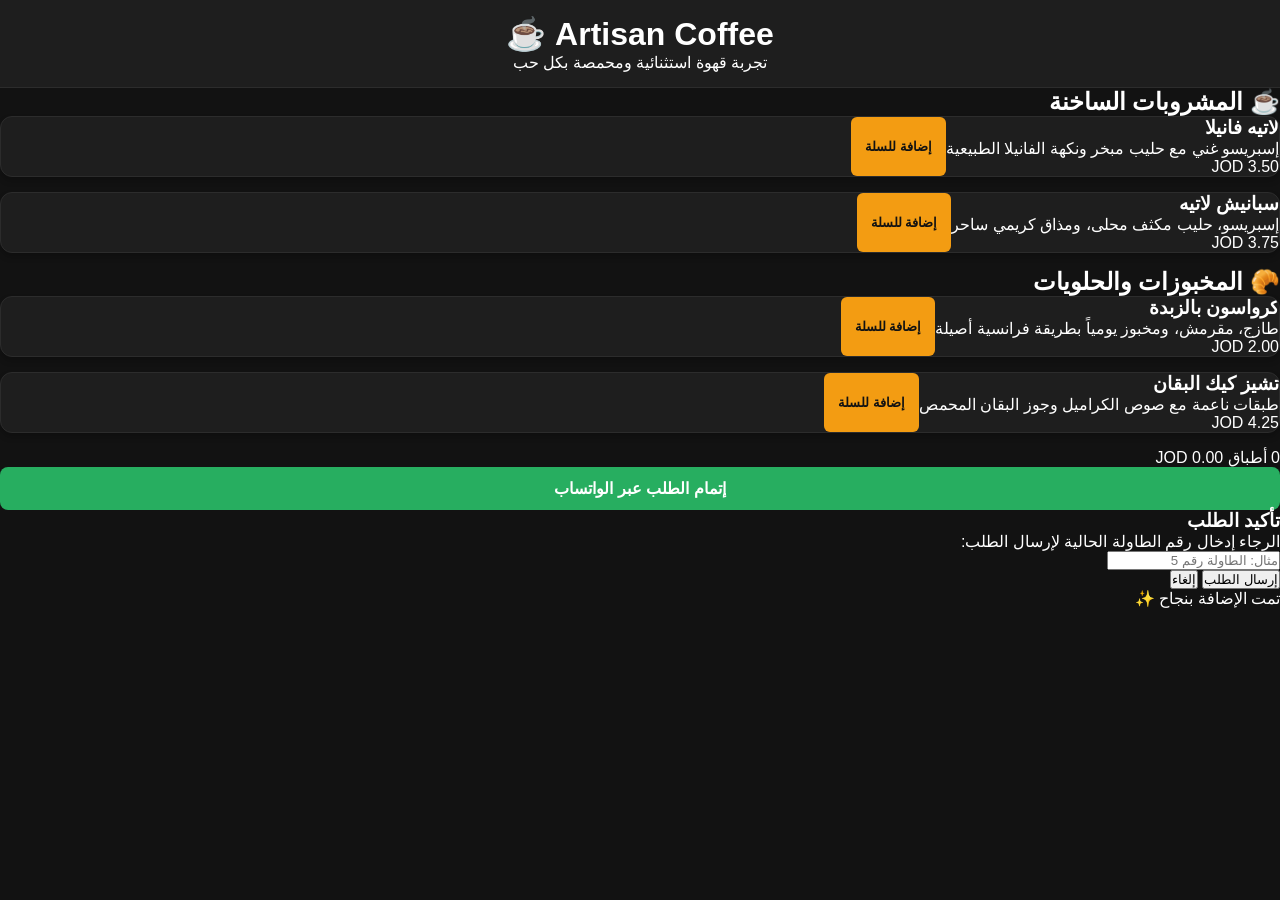
==== index.html @ f7f9cd67 "Update index.html" ====
<!DOCTYPE html>
<html lang="ar" dir="rtl">
<head>
    <meta charset="UTF-8">
    <meta name="viewport" content="width=device-width, initial-scale=1.0">
    <title>منيو المقهى العصري - Artisan Coffee</title>
    <link rel="stylesheet" href="style.css">
    <!-- خط عربي أنيق مريح للعين -->
    <link href="https://fonts.googleapis.com/css2?family=Tajawal:wght@400;500;700&display=swap" rel="stylesheet">
</head>
<body>

    <!-- رأس الصفحة -->
    <header class="header">
        <div class="header-content">
            <h1>Artisan Coffee ☕</h1>
            <p>تجربة قهوة استثنائية ومحمصة بكل حب</p>
        </div>
    </header>

    <!-- محتوى المنيو -->
    <main class="container">
        
        <!-- قسم المشروبات الساخنة -->
        <section class="category-section">
            <h2>☕ المشروبات الساخنة</h2>
            <div class="items-grid">
                
                <div class="menu-item">
                    <div class="item-info">
                        <h3>لاتيه فانيلا</h3>
                        <p>إسبريسو غني مع حليب مبخر ونكهة الفانيلا الطبيعية</p>
                        <span class="price">3.50 JOD</span>
                    </div>
                    <button class="add-btn" onclick="addToCart('لاتيه فانيلا', 3.50)">إضافة للسلة</button>
                </div>

                <div class="menu-item">
                    <div class="item-info">
                        <h3>سبانيش لاتيه</h3>
                        <p>إسبريسو، حليب مكثف محلى، ومذاق كريمي ساحر</p>
                        <span class="price">3.75 JOD</span>
                    </div>
                    <button class="add-btn" onclick="addToCart('سبانيش لاتيه', 3.75)">إضافة للسلة</button>
                </div>

            </div>
        </section>

        <!-- قسم المخبوزات والحلويات -->
        <section class="category-section">
            <h2>🥐 المخبوزات والحلويات</h2>
            <div class="items-grid">
                
                <div class="menu-item">
                    <div class="item-info">
                        <h3>كرواسون بالزبدة</h3>
                        <p>طازج، مقرمش، ومخبوز يومياً بطريقة فرانسية أصيلة</p>
                        <span class="price">2.00 JOD</span>
                    </div>
                    <button class="add-btn" onclick="addToCart('كرواسون بالزبدة', 2.00)">إضافة للسلة</button>
                </div>

                <div class="menu-item">
                    <div class="item-info">
                        <h3>تشيز كيك البقان</h3>
                        <p>طبقات ناعمة مع صوص الكراميل وجوز البقان المحمص</p>
                        <span class="price">4.25 JOD</span>
                    </div>
                    <button class="add-btn" onclick="addToCart('تشيز كيك البقان', 4.25)">إضافة للسلة</button>
                </div>

            </div>
        </section>

    </main>

    <!-- سلة المشتريات العائمة -->
    <div class="cart-bar" id="cartBar">
        <div class="cart-info">
            <span id="cartCount">0 أطباق</span>
            <span id="cartTotal">0.00 JOD</span>
        </div>
        <button class="checkout-btn" onclick="openCheckoutModal()">إتمام الطلب عبر الواتساب</button>
    </div>

    <!-- نافذة إدخال رقم الطاولة -->
    <div class="modal" id="checkoutModal">
        <div class="modal-content">
            <h3>تأكيد الطلب</h3>
            <p>الرجاء إدخال رقم الطاولة الحالية لإرسال الطلب:</p>
            <input type="number" id="tableNumber" placeholder="مثال: الطاولة رقم 5" min="1">
            <div class="modal-buttons">
                <button class="confirm-btn" onclick="sendOrderToWhatsApp()">إرسال الطلب</button>
                <button class="cancel-btn" onclick="closeCheckoutModal()">إلغاء</button>
            </div>
        </div>
    </div>

    <!-- نظام التنبيهات المخصص (Toast) -->
    <div id="toast" class="toast">تمت الإضافة بنجاح ✨</div>

    <script src="script.js"></script>
</body>
</html>
---- style.css ----
* {
    box-sizing: border-box;
    margin: 0;
    padding: 0;
    font-family: 'Segoe UI', Tahoma, Geneva, Verdana, sans-serif;
}
body {
    background-color: #121212;
    color: #ffffff;
    padding-bottom: 90px;
}
/* الهيدر */
header {
    background-color: #1e1e1e;
    padding: 15px;
    text-align: center;
    border-bottom: 1px solid #2c2c2c;
    position: sticky;
    top: 0;
    z-index: 100;
}
.brand-logo {
    color: #f39c12;
    font-size: 22px;
    font-weight: bold;
}
.restaurant-name {
    font-size: 14px;
    color: #aaa;
    margin-top: 3px;
}
/* الأقسام (Categories) */
.categories {
    display: flex;
    gap: 10px;
    padding: 15px;
    overflow-x: auto;
    background-color: #181818;
    white-space: nowrap;
}
.categories::-webkit-scrollbar {
    display: none;
}
.cat-btn {
    background-color: #2c2c2c;
    color: #fff;
    border: none;
    padding: 8px 16px;
    border-radius: 20px;
    font-size: 14px;
    cursor: pointer;
    transition: 0.3s;
}
.cat-btn.active, .cat-btn:hover {
    background-color: #f39c12;
    color: #121212;
    font-weight: bold;
}
/* قائمة المنتجات */
.menu-container {
    padding: 15px;
}
.section-title {
    font-size: 18px;
    margin-bottom: 15px;
    color: #f39c12;
    border-right: 4px solid #f39c12;
    padding-right: 8px;
}
.menu-item {
    display: flex;
    background-color: #1e1e1e;
    border-radius: 12px;
    overflow: hidden;
    margin-bottom: 15px;
    box-shadow: 0 4px 6px rgba(0,0,0,0.2);
    border: 1px solid #2c2c2c;
}
.item-img {
    width: 110px;
    height: 110px;
    object-fit: cover;
}
.item-details {
    padding: 12px;
    flex-grow: 1;
    display: flex;
    flex-direction: column;
    justify-content: space-between;
}
.item-title {
    font-size: 16px;
    font-weight: bold;
}
.item-desc {
    font-size: 12px;
    color: #aaa;
    margin: 4px 0;
}
.item-footer {
    display: flex;
    justify-content: space-between;
    align-items: center;
}
.item-price {
    font-size: 15px;
    color: #f39c12;
    font-weight: bold;
}
.add-btn {
    background-color: #f39c12;
    color: #121212;
    border: none;
    padding: 6px 14px;
    border-radius: 6px;
    font-size: 13px;
    font-weight: bold;
    cursor: pointer;
    transition: 0.2s;
}
.add-btn:active {
    transform: scale(0.95);
}

/* شاشة السلة والمحتوى المنبثق أو التبويب */
.cart-section {
    padding: 15px;
    display: none; /* مخفي افتراضياً حتى يتم الضغط على زر السلة */
}
.cart-item {
    display: flex;
    justify-content: space-between;
    align-items: center;
    background-color: #1e1e1e;
    padding: 12px;
    border-radius: 10px;
    margin-bottom: 10px;
    border: 1px solid #2c2c2c;
}
.cart-item-info h4 {
    font-size: 15px;
    margin-bottom: 4px;
}
.cart-item-info span {
    color: #f39c12;
    font-size: 13px;
}
.quantity-controls {
    display: flex;
    align-items: center;
    gap: 8px;
}
.qty-btn {
    background-color: #2c2c2c;
    color: #fff;
    border: none;
    width: 25px;
    height: 25px;
    border-radius: 50%;
    cursor: pointer;
    font-weight: bold;
}
.delete-btn {
    background: none;
    border: none;
    color: #e74c3c;
    cursor: pointer;
    font-size: 16px;
    margin-right: 8px;
}
.cart-summary {
    background-color: #1e1e1e;
    padding: 15px;
    border-radius: 10px;
    margin-top: 20px;
    border: 1px solid #2c2c2c;
}
.cart-total {
    display: flex;
    justify-content: space-between;
    font-size: 18px;
    font-weight: bold;
    margin-bottom: 15px;
}
.checkout-btn {
    width: 100%;
    background-color: #27ae60;
    color: white;
    border: none;
    padding: 12px;
    border-radius: 8px;
    font-size: 16px;
    font-weight: bold;
    cursor: pointer;
    text-align: center;
}

/* شريط التنقل السفلي */
.bottom-nav {
    position: fixed;
    bottom: 0;
    left: 0;
    width: 100%;
    background-color: #1a1a1a;
    display: flex;
    justify-content: space-around;
    padding: 10px 0;
    border-top: 1px solid #2c2c2c;
    z-index: 100;
}
.nav-item {
    color: #aaa;
    text-align: center;
    font-size: 12px;
    text-decoration: none;
    cursor: pointer;
    background: none;
    border: none;
}
.nav-item.active {
    color: #f39c12;
}
.cart-badge {
    background-color: #e74c3c;
    color: white;
    border-radius: 50%;
    padding: 2px 6px;
    font-size: 10px;
    position: absolute;
    top: 2px;
    right: calc(50% - 18px);
}
.nav-cart-wrapper {
    position: relative;
}
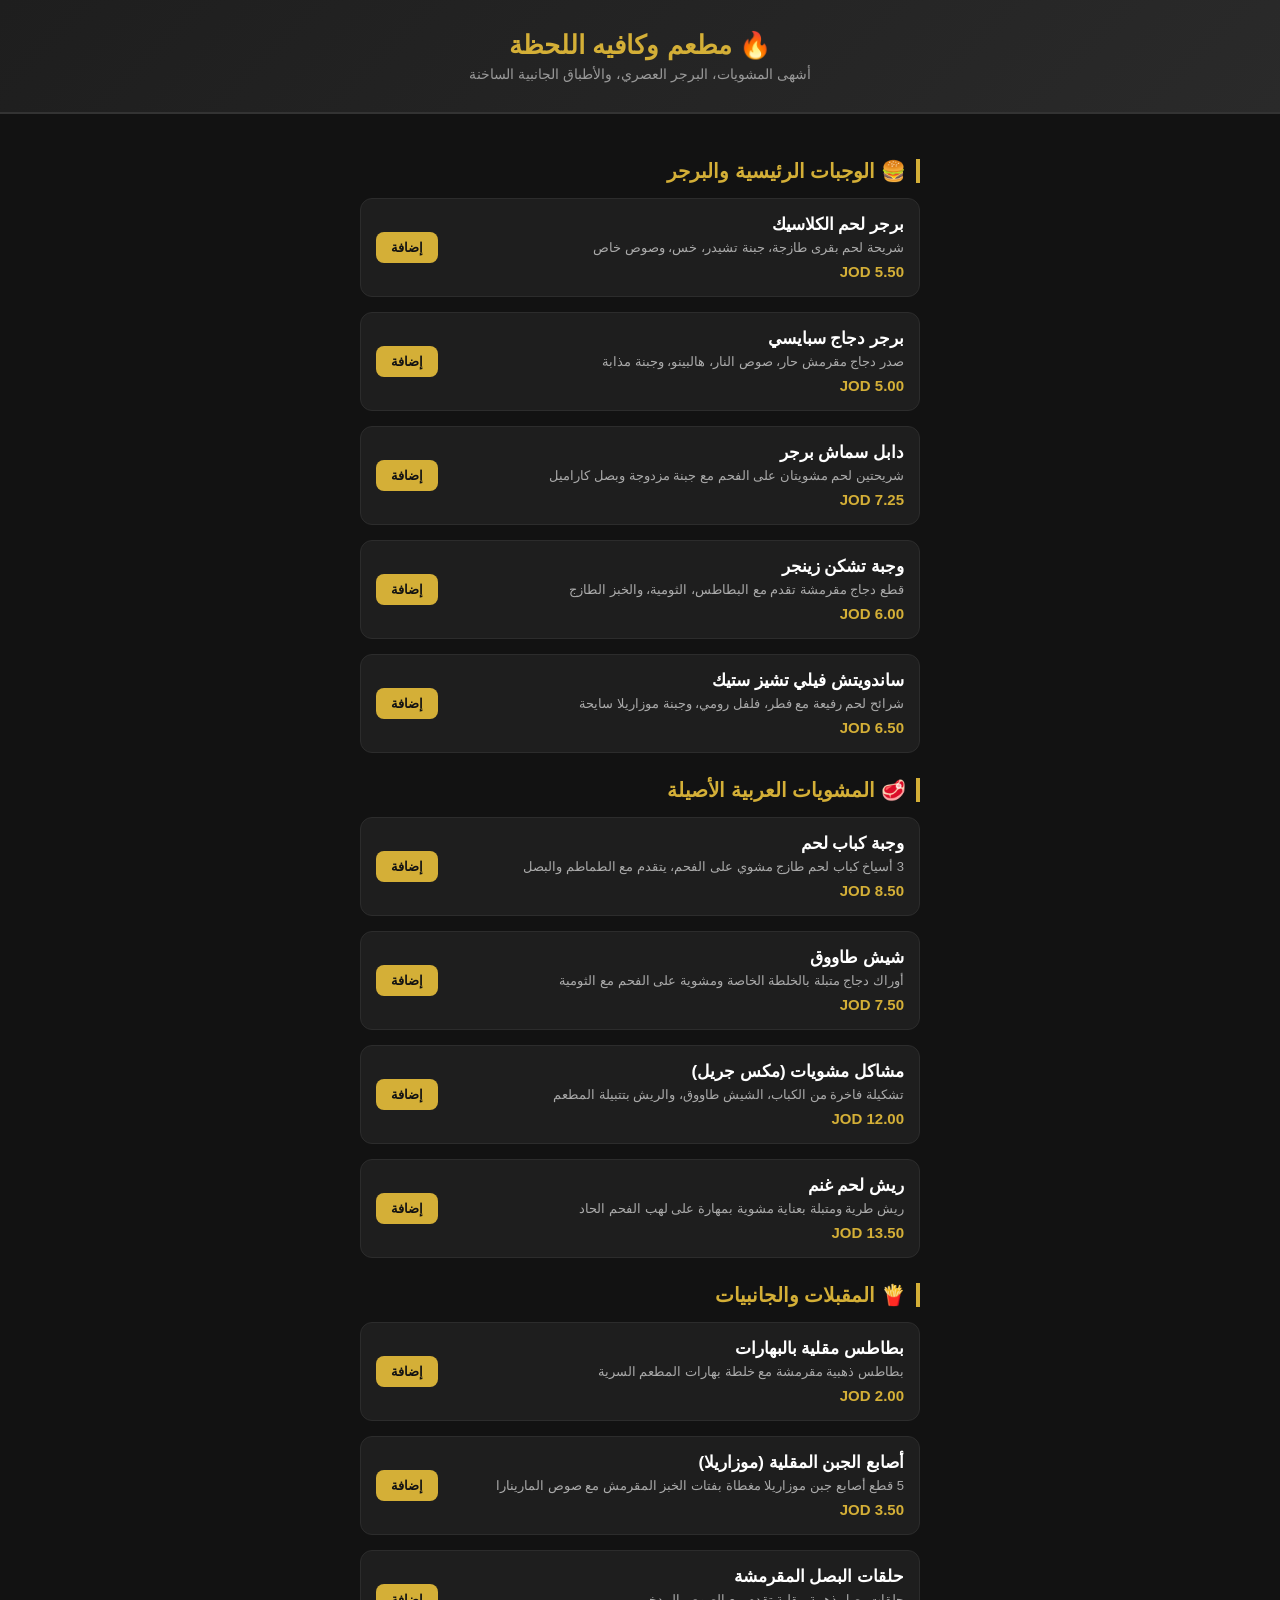
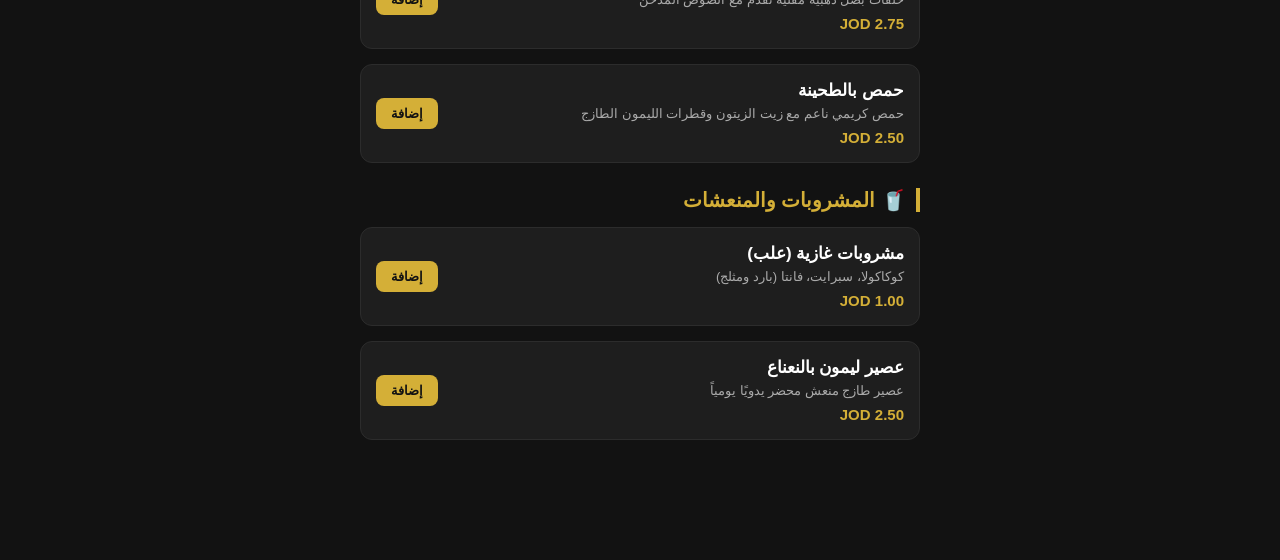
==== commit e01e7db0: "Update index.html" ====
--- a/index.html
+++ b/index.html
@@ -3,71 +3,185 @@
 <head>
     <meta charset="UTF-8">
     <meta name="viewport" content="width=device-width, initial-scale=1.0">
-    <title>منيو المقهى العصري - Artisan Coffee</title>
+    <title>مطعم اللحظة - المنيو الرقمي</title>
     <link rel="stylesheet" href="style.css">
-    <!-- خط عربي أنيق مريح للعين -->
-    <link href="https://fonts.googleapis.com/css2?family=Tajawal:wght@400;500;700&display=swap" rel="stylesheet">
+    <link href="https://fonts.googleapis.com/css2?family=Cairo:wght@400;600;700;900&display=swap" rel="stylesheet">
 </head>
 <body>
 
     <!-- رأس الصفحة -->
     <header class="header">
         <div class="header-content">
-            <h1>Artisan Coffee ☕</h1>
-            <p>تجربة قهوة استثنائية ومحمصة بكل حب</p>
+            <h1>🔥 مطعم وكافيه اللحظة</h1>
+            <p>أشهى المشويات، البرجر العصري، والأطباق الجانبية الساخنة</p>
         </div>
     </header>
 
     <!-- محتوى المنيو -->
     <main class="container">
         
-        <!-- قسم المشروبات الساخنة -->
-        <section class="category-section">
-            <h2>☕ المشروبات الساخنة</h2>
-            <div class="items-grid">
-                
-                <div class="menu-item">
-                    <div class="item-info">
-                        <h3>لاتيه فانيلا</h3>
-                        <p>إسبريسو غني مع حليب مبخر ونكهة الفانيلا الطبيعية</p>
+        <!-- قسم الوجبات الرئيسية -->
+        <section class="category-section">
+            <h2>🍔 الوجبات الرئيسية والبرجر</h2>
+            <div class="items-grid">
+                
+                <div class="menu-item">
+                    <div class="item-info">
+                        <h3>برجر لحم الكلاسيك</h3>
+                        <p>شريحة لحم بقرى طازجة، جبنة تشيدر، خس، وصوص خاص</p>
+                        <span class="price">5.50 JOD</span>
+                    </div>
+                    <button class="add-btn" onclick="addToCart('برجر لحم الكلاسيك', 5.50)">إضافة</button>
+                </div>
+
+                <div class="menu-item">
+                    <div class="item-info">
+                        <h3>برجر دجاج سبايسي</h3>
+                        <p>صدر دجاج مقرمش حار، صوص النار، هالبينو، وجبنة مذابة</p>
+                        <span class="price">5.00 JOD</span>
+                    </div>
+                    <button class="add-btn" onclick="addToCart('برجر دجاج سبايسي', 5.00)">إضافة</button>
+                </div>
+
+                <div class="menu-item">
+                    <div class="item-info">
+                        <h3>دابل سماش برجر</h3>
+                        <p>شريحتين لحم مشويتان على الفحم مع جبنة مزدوجة وبصل كاراميل</p>
+                        <span class="price">7.25 JOD</span>
+                    </div>
+                    <button class="add-btn" onclick="addToCart('دابل سماش برجر', 7.25)">إضافة</button>
+                </div>
+
+                <div class="menu-item">
+                    <div class="item-info">
+                        <h3>وجبة تشكن زينجر</h3>
+                        <p>قطع دجاج مقرمشة تقدم مع البطاطس، الثومية، والخبز الطازج</p>
+                        <span class="price">6.00 JOD</span>
+                    </div>
+                    <button class="add-btn" onclick="addToCart('وجبة تشكن زينجر', 6.00)">إضافة</button>
+                </div>
+
+                <div class="menu-item">
+                    <div class="item-info">
+                        <h3>ساندويتش فيلي تشيز ستيك</h3>
+                        <p>شرائح لحم رفيعة مع فطر، فلفل رومي، وجبنة موزاريلا سايحة</p>
+                        <span class="price">6.50 JOD</span>
+                    </div>
+                    <button class="add-btn" onclick="addToCart('ساندويتش فيلي تشيز ستيك', 6.50)">إضافة</button>
+                </div>
+
+            </div>
+        </section>
+
+        <!-- قسم المشويات على الفحم -->
+        <section class="category-section">
+            <h2>🥩 المشويات العربية الأصيلة</h2>
+            <div class="items-grid">
+                
+                <div class="menu-item">
+                    <div class="item-info">
+                        <h3>وجبة كباب لحم</h3>
+                        <p>3 أسياخ كباب لحم طازج مشوي على الفحم، يتقدم مع الطماطم والبصل</p>
+                        <span class="price">8.50 JOD</span>
+                    </div>
+                    <button class="add-btn" onclick="addToCart('وجبة كباب لحم', 8.50)">إضافة</button>
+                </div>
+
+                <div class="menu-item">
+                    <div class="item-info">
+                        <h3>شيش طاووق</h3>
+                        <p>أوراك دجاج متبلة بالخلطة الخاصة ومشوية على الفحم مع الثومية</p>
+                        <span class="price">7.50 JOD</span>
+                    </div>
+                    <button class="add-btn" onclick="addToCart('شيش طاووق', 7.50)">إضافة</button>
+                </div>
+
+                <div class="menu-item">
+                    <div class="item-info">
+                        <h3>مشاكل مشويات (مكس جريل)</h3>
+                        <p>تشكيلة فاخرة من الكباب، الشيش طاووق، والريش بتتبيلة المطعم</p>
+                        <span class="price">12.00 JOD</span>
+                    </div>
+                    <button class="add-btn" onclick="addToCart('مشاكل مشويات مكس جريل', 12.00)">إضافة</button>
+                </div>
+
+                <div class="menu-item">
+                    <div class="item-info">
+                        <h3>ريش لحم غنم</h3>
+                        <p>ريش طرية ومتبلة بعناية مشوية بمهارة على لهب الفحم الحاد</p>
+                        <span class="price">13.50 JOD</span>
+                    </div>
+                    <button class="add-btn" onclick="addToCart('ريش لحم غنم', 13.50)">إضافة</button>
+                </div>
+
+            </div>
+        </section>
+
+        <!-- قسم المقبلات والجانبيات -->
+        <section class="category-section">
+            <h2>🍟 المقبلات والجانبيات</h2>
+            <div class="items-grid">
+                
+                <div class="menu-item">
+                    <div class="item-info">
+                        <h3>بطاطس مقلية بالبهارات</h3>
+                        <p>بطاطس ذهبية مقرمشة مع خلطة بهارات المطعم السرية</p>
+                        <span class="price">2.00 JOD</span>
+                    </div>
+                    <button class="add-btn" onclick="addToCart('بطاطس مقلية بالبهارات', 2.00)">إضافة</button>
+                </div>
+
+                <div class="menu-item">
+                    <div class="item-info">
+                        <h3>أصابع الجبن المقلية (موزاريلا)</h3>
+                        <p>5 قطع أصابع جبن موزاريلا مغطاة بفتات الخبز المقرمش مع صوص المارينارا</p>
                         <span class="price">3.50 JOD</span>
                     </div>
-                    <button class="add-btn" onclick="addToCart('لاتيه فانيلا', 3.50)">إضافة للسلة</button>
-                </div>
-
-                <div class="menu-item">
-                    <div class="item-info">
-                        <h3>سبانيش لاتيه</h3>
-                        <p>إسبريسو، حليب مكثف محلى، ومذاق كريمي ساحر</p>
-                        <span class="price">3.75 JOD</span>
-                    </div>
-                    <button class="add-btn" onclick="addToCart('سبانيش لاتيه', 3.75)">إضافة للسلة</button>
-                </div>
-
-            </div>
-        </section>
-
-        <!-- قسم المخبوزات والحلويات -->
-        <section class="category-section">
-            <h2>🥐 المخبوزات والحلويات</h2>
-            <div class="items-grid">
-                
-                <div class="menu-item">
-                    <div class="item-info">
-                        <h3>كرواسون بالزبدة</h3>
-                        <p>طازج، مقرمش، ومخبوز يومياً بطريقة فرانسية أصيلة</p>
-                        <span class="price">2.00 JOD</span>
-                    </div>
-                    <button class="add-btn" onclick="addToCart('كرواسون بالزبدة', 2.00)">إضافة للسلة</button>
-                </div>
-
-                <div class="menu-item">
-                    <div class="item-info">
-                        <h3>تشيز كيك البقان</h3>
-                        <p>طبقات ناعمة مع صوص الكراميل وجوز البقان المحمص</p>
-                        <span class="price">4.25 JOD</span>
-                    </div>
-                    <button class="add-btn" onclick="addToCart('تشيز كيك البقان', 4.25)">إضافة للسلة</button>
+                    <button class="add-btn" onclick="addToCart('أصابع الجبن المقلية', 3.50)">إضافة</button>
+                </div>
+
+                <div class="menu-item">
+                    <div class="item-info">
+                        <h3>حلقات البصل المقرمشة</h3>
+                        <p>حلقات بصل ذهبية مقلية تقدم مع الصوص المدخن</p>
+                        <span class="price">2.75 JOD</span>
+                    </div>
+                    <button class="add-btn" onclick="addToCart('حلقات البصل المقرمشة', 2.75)">إضافة</button>
+                </div>
+
+                <div class="menu-item">
+                    <div class="item-info">
+                        <h3>حمص بالطحينة</h3>
+                        <p>حمص كريمي ناعم مع زيت الزيتون وقطرات الليمون الطازج</p>
+                        <span class="price">2.50 JOD</span>
+                    </div>
+                    <button class="add-btn" onclick="addToCart('حمص بالطحينة', 2.50)">إضافة</button>
+                </div>
+
+            </div>
+        </section>
+
+        <!-- قسم المشروبات والمنعشات -->
+        <section class="category-section">
+            <h2>🥤 المشروبات والمنعشات</h2>
+            <div class="items-grid">
+                
+                <div class="menu-item">
+                    <div class="item-info">
+                        <h3>مشروبات غازية (علب)</h3>
+                        <p>كوكاكولا، سبرايت، فانتا (بارد ومثلج)</p>
+                        <span class="price">1.00 JOD</span>
+                    </div>
+                    <button class="add-btn" onclick="addToCart('مشروبات غازية', 1.00)">إضافة</button>
+                </div>
+
+                <div class="menu-item">
+                    <div class="item-info">
+                        <h3>عصير ليمون بالنعناع</h3>
+                        <p>عصير طازج منعش محضر يدويًا يومياً</p>
+                        <span class="price">2.50 JOD</span>
+                    </div>
+                    <button class="add-btn" onclick="addToCart('عصير ليمون بالنعناع', 2.50)">إضافة</button>
                 </div>
 
             </div>
@@ -89,7 +203,7 @@
         <div class="modal-content">
             <h3>تأكيد الطلب</h3>
             <p>الرجاء إدخال رقم الطاولة الحالية لإرسال الطلب:</p>
-            <input type="number" id="tableNumber" placeholder="مثال: الطاولة رقم 5" min="1">
+            <input type="number" id="tableNumber" placeholder="مثال: الطاولة رقم 4" min="1">
             <div class="modal-buttons">
                 <button class="confirm-btn" onclick="sendOrderToWhatsApp()">إرسال الطلب</button>
                 <button class="cancel-btn" onclick="closeCheckoutModal()">إلغاء</button>
--- a/style.css
+++ b/style.css
@@ -2,234 +2,261 @@
     box-sizing: border-box;
     margin: 0;
     padding: 0;
-    font-family: 'Segoe UI', Tahoma, Geneva, Verdana, sans-serif;
-}
+    font-family: 'Tajawal', sans-serif;
+}
+
 body {
-    background-color: #121212;
-    color: #ffffff;
-    padding-bottom: 90px;
-}
-/* الهيدر */
-header {
-    background-color: #1e1e1e;
+    background-color: #121212; /* فحمي داكن مريح جداً للعين */
+    color: #E0E0E0;
+    padding-bottom: 100px;
+}
+
+/* رأس الصفحة */
+.header {
+    background: linear-gradient(135deg, #1E1E1E, #2A2A2A);
+    padding: 30px 20px;
+    text-align: center;
+    border-bottom: 2px solid #333;
+}
+
+.header h1 {
+    color: #D4AF37; /* لون ذهبي برونزي فخم */
+    font-size: 26px;
+    margin-bottom: 5px;
+}
+
+.header p {
+    color: #999;
+    font-size: 14px;
+}
+
+/* الحاوية الرئيسية */
+.container {
+    max-width: 600px;
+    margin: 0 auto;
+    padding: 20px;
+}
+
+.category-section h2 {
+    color: #D4AF37;
+    font-size: 20px;
+    margin: 25px 0 15px 0;
+    border-right: 4px solid #D4AF37;
+    padding-right: 10px;
+}
+
+/* شبكة المنتجات */
+.items-grid {
+    display: flex;
+    flex-direction: column;
+    gap: 15px;
+}
+
+.menu-item {
+    background-color: #1E1E1E;
+    border-radius: 12px;
     padding: 15px;
-    text-align: center;
-    border-bottom: 1px solid #2c2c2c;
-    position: sticky;
-    top: 0;
-    z-index: 100;
-}
-.brand-logo {
-    color: #f39c12;
-    font-size: 22px;
-    font-weight: bold;
-}
-.restaurant-name {
-    font-size: 14px;
-    color: #aaa;
-    margin-top: 3px;
-}
-/* الأقسام (Categories) */
-.categories {
-    display: flex;
-    gap: 10px;
-    padding: 15px;
-    overflow-x: auto;
-    background-color: #181818;
-    white-space: nowrap;
-}
-.categories::-webkit-scrollbar {
-    display: none;
-}
-.cat-btn {
-    background-color: #2c2c2c;
-    color: #fff;
-    border: none;
-    padding: 8px 16px;
-    border-radius: 20px;
-    font-size: 14px;
-    cursor: pointer;
-    transition: 0.3s;
-}
-.cat-btn.active, .cat-btn:hover {
-    background-color: #f39c12;
-    color: #121212;
-    font-weight: bold;
-}
-/* قائمة المنتجات */
-.menu-container {
-    padding: 15px;
-}
-.section-title {
-    font-size: 18px;
-    margin-bottom: 15px;
-    color: #f39c12;
-    border-right: 4px solid #f39c12;
-    padding-right: 8px;
-}
-.menu-item {
-    display: flex;
-    background-color: #1e1e1e;
-    border-radius: 12px;
-    overflow: hidden;
-    margin-bottom: 15px;
-    box-shadow: 0 4px 6px rgba(0,0,0,0.2);
-    border: 1px solid #2c2c2c;
-}
-.item-img {
-    width: 110px;
-    height: 110px;
-    object-fit: cover;
-}
-.item-details {
-    padding: 12px;
-    flex-grow: 1;
-    display: flex;
-    flex-direction: column;
-    justify-content: space-between;
-}
-.item-title {
-    font-size: 16px;
-    font-weight: bold;
-}
-.item-desc {
-    font-size: 12px;
-    color: #aaa;
-    margin: 4px 0;
-}
-.item-footer {
     display: flex;
     justify-content: space-between;
     align-items: center;
-}
-.item-price {
+    border: 1px solid #2C2C2C;
+    transition: transform 0.2s ease, border-color 0.2s ease;
+}
+
+.menu-item:hover {
+    border-color: #D4AF37;
+    transform: translateY(-2px);
+}
+
+.item-info {
+    flex: 1;
+    padding-left: 15px;
+}
+
+.item-info h3 {
+    font-size: 17px;
+    color: #FFF;
+    margin-bottom: 5px;
+}
+
+.item-info p {
+    font-size: 13px;
+    color: #AAA;
+    margin-bottom: 8px;
+}
+
+.price {
+    font-weight: 700;
+    color: #D4AF37;
     font-size: 15px;
-    color: #f39c12;
-    font-weight: bold;
-}
+}
+
+/* زر الإضافة */
 .add-btn {
-    background-color: #f39c12;
+    background-color: #D4AF37;
     color: #121212;
     border: none;
-    padding: 6px 14px;
-    border-radius: 6px;
-    font-size: 13px;
-    font-weight: bold;
-    cursor: pointer;
-    transition: 0.2s;
-}
+    padding: 8px 15px;
+    border-radius: 8px;
+    font-weight: 700;
+    cursor: pointer;
+    transition: background 0.2s;
+}
+
 .add-btn:active {
     transform: scale(0.95);
 }
 
-/* شاشة السلة والمحتوى المنبثق أو التبويب */
-.cart-section {
-    padding: 15px;
-    display: none; /* مخفي افتراضياً حتى يتم الضغط على زر السلة */
-}
-.cart-item {
-    display: flex;
-    justify-content: space-between;
-    align-items: center;
-    background-color: #1e1e1e;
-    padding: 12px;
-    border-radius: 10px;
-    margin-bottom: 10px;
-    border: 1px solid #2c2c2c;
-}
-.cart-item-info h4 {
-    font-size: 15px;
-    margin-bottom: 4px;
-}
-.cart-item-info span {
-    color: #f39c12;
-    font-size: 13px;
-}
-.quantity-controls {
-    display: flex;
-    align-items: center;
-    gap: 8px;
-}
-.qty-btn {
-    background-color: #2c2c2c;
-    color: #fff;
-    border: none;
-    width: 25px;
-    height: 25px;
-    border-radius: 50%;
-    cursor: pointer;
-    font-weight: bold;
-}
-.delete-btn {
-    background: none;
-    border: none;
-    color: #e74c3c;
-    cursor: pointer;
-    font-size: 16px;
-    margin-right: 8px;
-}
-.cart-summary {
-    background-color: #1e1e1e;
-    padding: 15px;
-    border-radius: 10px;
-    margin-top: 20px;
-    border: 1px solid #2c2c2c;
-}
-.cart-total {
-    display: flex;
-    justify-content: space-between;
-    font-size: 18px;
-    font-weight: bold;
-    margin-bottom: 15px;
-}
-.checkout-btn {
-    width: 100%;
-    background-color: #27ae60;
-    color: white;
-    border: none;
-    padding: 12px;
-    border-radius: 8px;
-    font-size: 16px;
-    font-weight: bold;
-    cursor: pointer;
-    text-align: center;
-}
-
-/* شريط التنقل السفلي */
-.bottom-nav {
+.add-btn:hover {
+    background-color: #E5C158;
+}
+
+/* شريط السلة العائم */
+.cart-bar {
     position: fixed;
     bottom: 0;
     left: 0;
     width: 100%;
-    background-color: #1a1a1a;
-    display: flex;
-    justify-content: space-around;
-    padding: 10px 0;
-    border-top: 1px solid #2c2c2c;
+    background-color: #1A1A1A;
+    border-top: 1px solid #333;
+    padding: 15px 20px;
+    display: none;
+    justify-content: space-between;
+    align-items: center;
+    box-shadow: 0 -4px 10px rgba(0,0,0,0.5);
     z-index: 100;
 }
-.nav-item {
-    color: #aaa;
-    text-align: center;
+
+.cart-info {
+    display: flex;
+    flex-direction: column;
+}
+
+#cartCount {
     font-size: 12px;
-    text-decoration: none;
-    cursor: pointer;
-    background: none;
-    border: none;
-}
-.nav-item.active {
-    color: #f39c12;
-}
-.cart-badge {
-    background-color: #e74c3c;
-    color: white;
-    border-radius: 50%;
-    padding: 2px 6px;
-    font-size: 10px;
-    position: absolute;
-    top: 2px;
-    right: calc(50% - 18px);
-}
-.nav-cart-wrapper {
-    position: relative;
-}+    color: #999;
+}
+
+#cartTotal {
+    font-size: 18px;
+    font-weight: 700;
+    color: #D4AF37;
+}
+
+.checkout-btn {
+    background-color: #25D366; /* لون الواتساب المميز */
+    color: #FFF;
+    border: none;
+    padding: 10px 20px;
+    border-radius: 8px;
+    font-weight: 700;
+    cursor: pointer;
+    font-size: 14px;
+}
+
+/* النافذة المنبثقة للطاولة */
+.modal {
+    display: none;
+    position: fixed;
+    top: 0;
+    left: 0;
+    width: 100%;
+    height: 100%;
+    background-color: rgba(0,0,0,0.8);
+    justify-content: center;
+    align-items: center;
+    z-index: 200;
+}
+
+.modal-content {
+    background-color: #1E1E1E;
+    padding: 25px;
+    border-radius: 12px;
+    width: 90%;
+    max-width: 350px;
+    border: 1px solid #333;
+    text-align: center;
+}
+
+.modal-content h3 {
+    color: #D4AF37;
+    margin-bottom: 10px;
+}
+
+.modal-content p {
+    font-size: 14px;
+    color: #CCC;
+    margin-bottom: 15px;
+}
+
+.modal-content input {
+    width: 100%;
+    padding: 10px;
+    background-color: #121212;
+    border: 1px solid #444;
+    border-radius: 6px;
+    color: #FFF;
+    font-size: 16px;
+    text-align: center;
+    margin-bottom: 15px;
+}
+
+.modal-buttons {
+    display: flex;
+    gap: 10px;
+}
+
+.confirm-btn {
+    flex: 1;
+    background-color: #25D366;
+    color: #FFF;
+    border: none;
+    padding: 10px;
+    border-radius: 6px;
+    font-weight: 700;
+    cursor: pointer;
+}
+
+.cancel-btn {
+    flex: 1;
+    background-color: #333;
+    color: #FFF;
+    border: none;
+    padding: 10px;
+    border-radius: 6px;
+    font-weight: 700;
+    cursor: pointer;
+}
+
+/* نظام التنبيهات الاحترافي (Toast) بدل الـ alert */
+.toast {
+    visibility: hidden;
+    min-width: 220px;
+    background-color: #D4AF37;
+    color: #121212;
+    font-weight: 700;
+    text-align: center;
+    border-radius: 8px;
+    padding: 12px;
+    position: fixed;
+    z-index: 1000;
+    left: 50%;
+    bottom: 30px;
+    transform: translateX(-50%);
+    box-shadow: 0 4px 12px rgba(0,0,0,0.3);
+}
+
+.toast.show {
+    visibility: visible;
+    animation: fadein 0.3s, fadeout 0.3s 2.2s;
+}
+
+@keyframes fadein {
+    from { bottom: 0; opacity: 0; }
+    to { bottom: 30px; opacity: 1; }
+}
+
+@keyframes fadeout {
+    from { bottom: 30px; opacity: 1; }
+    to { bottom: 0; opacity: 0; }
+}
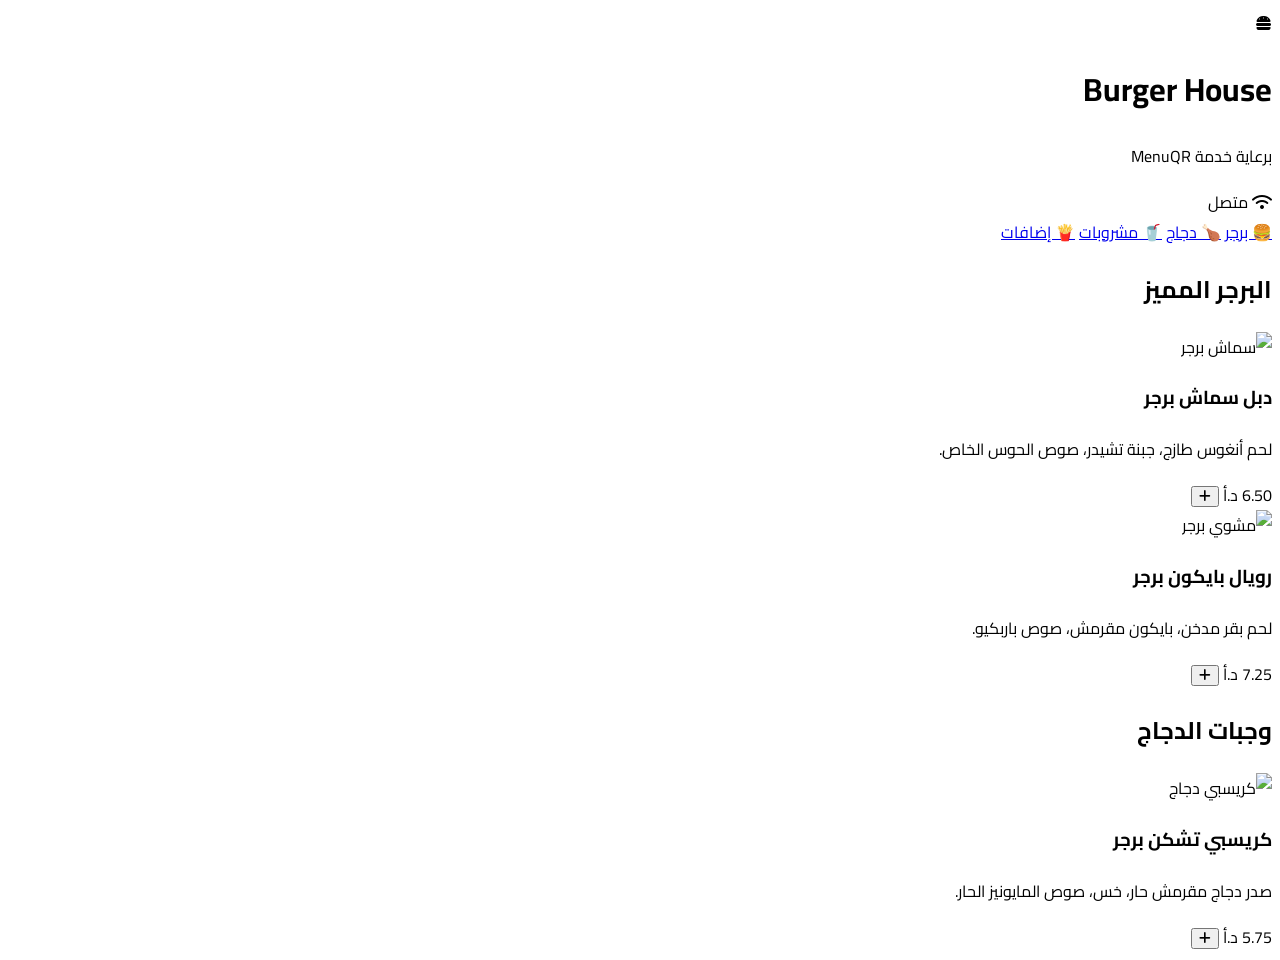
==== commit fd72d813: "Update index.html" ====
--- a/index.html
+++ b/index.html
@@ -3,217 +3,109 @@
 <head>
     <meta charset="UTF-8">
     <meta name="viewport" content="width=device-width, initial-scale=1.0">
-    <title>مطعم اللحظة - المنيو الرقمي</title>
-    <link rel="stylesheet" href="style.css">
-    <link href="https://fonts.googleapis.com/css2?family=Cairo:wght@400;600;700;900&display=swap" rel="stylesheet">
+    <title>Burger House - المنيو الإلكتروني</title>
+    <!-- Tailwind CSS CDN -->
+    <script src="https://cdn.tailwindcss.com"></script>
+    <link rel="stylesheet" href="https://cdnjs.cloudflare.com/ajax/libs/font-awesome/6.4.0/css/all.min.css">
+    <style>
+        @import url('https://fonts.googleapis.com/css2?family=Cairo:wght@400;600;700;900&display=swap');
+        body { font-family: 'Cairo', sans-serif; }
+    </style>
 </head>
-<body>
+<body class="bg-gray-900 text-white pb-24">
 
-    <!-- رأس الصفحة -->
-    <header class="header">
-        <div class="header-content">
-            <h1>🔥 مطعم وكافيه اللحظة</h1>
-            <p>أشهى المشويات، البرجر العصري، والأطباق الجانبية الساخنة</p>
+    <!-- رأس الصفحة (Header) -->
+    <header class="bg-gray-800 shadow-md sticky top-0 z-50 border-b border-gray-700">
+        <div class="max-w-md mx-auto px-4 py-3 flex justify-between items-center">
+            <div class="flex items-center space-x-3 space-x-reverse">
+                <div class="w-10 h-10 bg-amber-500 rounded-full flex items-center justify-center text-gray-900 font-black text-xl">
+                    <i class="fa-solid fa-burger"></i>
+                </div>
+                <div>
+                    <h1 class="font-bold text-lg leading-tight">Burger House</h1>
+                    <p class="text-xs text-amber-400">برعاية خدمة MenuQR</p>
+                </div>
+            </div>
+            <div class="bg-gray-700 px-3 py-1 rounded-full text-xs text-gray-300">
+                <i class="fa-solid fa-wifi text-green-400 ml-1"></i> متصل
+            </div>
         </div>
     </header>
 
-    <!-- محتوى المنيو -->
-    <main class="container">
-        
-        <!-- قسم الوجبات الرئيسية -->
-        <section class="category-section">
-            <h2>🍔 الوجبات الرئيسية والبرجر</h2>
-            <div class="items-grid">
-                
-                <div class="menu-item">
-                    <div class="item-info">
-                        <h3>برجر لحم الكلاسيك</h3>
-                        <p>شريحة لحم بقرى طازجة، جبنة تشيدر، خس، وصوص خاص</p>
-                        <span class="price">5.50 JOD</span>
+    <!-- الأقسام (Categories Bar) -->
+    <nav class="max-w-md mx-auto px-4 py-3 overflow-x-auto whitespace-nowrap scrollbar-none flex gap-2 bg-gray-900 sticky top-[61px] z-40 border-b border-gray-800">
+        <a href="#burgers" class="bg-amber-500 text-gray-900 font-bold px-4 py-1.5 rounded-full text-sm shadow">🍔 برجر</a>
+        <a href="#chicken" class="bg-gray-800 text-gray-300 hover:bg-gray-700 font-medium px-4 py-1.5 rounded-full text-sm">🍗 دجاج</a>
+        <a href="#drinks" class="bg-gray-800 text-gray-300 hover:bg-gray-700 font-medium px-4 py-1.5 rounded-full text-sm">🥤 مشروبات</a>
+        <a href="#extras" class="bg-gray-800 text-gray-300 hover:bg-gray-700 font-medium px-4 py-1.5 rounded-full text-sm">🍟 إضافات</a>
+    </nav>
+
+    <!-- محتوى المنتجات (Products List) -->
+    <main class="max-w-md mx-auto px-4 py-4 space-y-6">
+
+        <!-- قسم البرجر -->
+        <section id="burgers">
+            <h2 class="text-xl font-black text-amber-400 mb-3 border-r-4 border-amber-500 pr-2">البرجر المميز</h2>
+            <div class="space-y-3">
+                <!-- منتج 1 -->
+                <div class="bg-gray-800 rounded-2xl p-3 flex gap-3 shadow-lg border border-gray-700">
+                    <img src="https://images.unsplash.com/photo-1568901346375-23c9450c58cd?auto=format&fit=crop&w=300&q=80" alt="سماش برجر" class="w-24 h-24 object-cover rounded-xl">
+                    <div class="flex-1 flex flex-col justify-between">
+                        <div>
+                            <h3 class="font-bold text-base">دبل سماش برجر</h3>
+                            <p class="text-xs text-gray-400 mt-0.5 line-clamp-2">لحم أنغوس طازج، جبنة تشيدر، صوص الحوس الخاص.</p>
+                        </div>
+                        <div class="flex justify-between items-center mt-2">
+                            <span class="font-black text-amber-400 text-sm">6.50 د.أ</span>
+                            <button class="bg-amber-500 hover:bg-amber-600 text-gray-900 w-8 h-8 rounded-full flex items-center justify-center font-bold shadow transition-transform active:scale-95">
+                                <i class="fa-solid fa-plus"></i>
+                            </button>
+                        </div>
                     </div>
-                    <button class="add-btn" onclick="addToCart('برجر لحم الكلاسيك', 5.50)">إضافة</button>
                 </div>
 
-                <div class="menu-item">
-                    <div class="item-info">
-                        <h3>برجر دجاج سبايسي</h3>
-                        <p>صدر دجاج مقرمش حار، صوص النار، هالبينو، وجبنة مذابة</p>
-                        <span class="price">5.00 JOD</span>
+                <!-- منتج 2 -->
+                <div class="bg-gray-800 rounded-2xl p-3 flex gap-3 shadow-lg border border-gray-700">
+                    <img src="https://images.unsplash.com/photo-1586190848861-99aa4a171e90?auto=format&fit=crop&w=300&q=80" alt="مشوي برجر" class="w-24 h-24 object-cover rounded-xl">
+                    <div class="flex-1 flex flex-col justify-between">
+                        <div>
+                            <h3 class="font-bold text-base">رويال بايكون برجر</h3>
+                            <p class="text-xs text-gray-400 mt-0.5 line-clamp-2">لحم بقر مدخن، بايكون مقرمش، صوص باربكيو.</p>
+                        </div>
+                        <div class="flex justify-between items-center mt-2">
+                            <span class="font-black text-amber-400 text-sm">7.25 د.أ</span>
+                            <button class="bg-amber-500 hover:bg-amber-600 text-gray-900 w-8 h-8 rounded-full flex items-center justify-center font-bold shadow transition-transform active:scale-95">
+                                <i class="fa-solid fa-plus"></i>
+                            </button>
+                        </div>
                     </div>
-                    <button class="add-btn" onclick="addToCart('برجر دجاج سبايسي', 5.00)">إضافة</button>
                 </div>
-
-                <div class="menu-item">
-                    <div class="item-info">
-                        <h3>دابل سماش برجر</h3>
-                        <p>شريحتين لحم مشويتان على الفحم مع جبنة مزدوجة وبصل كاراميل</p>
-                        <span class="price">7.25 JOD</span>
-                    </div>
-                    <button class="add-btn" onclick="addToCart('دابل سماش برجر', 7.25)">إضافة</button>
-                </div>
-
-                <div class="menu-item">
-                    <div class="item-info">
-                        <h3>وجبة تشكن زينجر</h3>
-                        <p>قطع دجاج مقرمشة تقدم مع البطاطس، الثومية، والخبز الطازج</p>
-                        <span class="price">6.00 JOD</span>
-                    </div>
-                    <button class="add-btn" onclick="addToCart('وجبة تشكن زينجر', 6.00)">إضافة</button>
-                </div>
-
-                <div class="menu-item">
-                    <div class="item-info">
-                        <h3>ساندويتش فيلي تشيز ستيك</h3>
-                        <p>شرائح لحم رفيعة مع فطر، فلفل رومي، وجبنة موزاريلا سايحة</p>
-                        <span class="price">6.50 JOD</span>
-                    </div>
-                    <button class="add-btn" onclick="addToCart('ساندويتش فيلي تشيز ستيك', 6.50)">إضافة</button>
-                </div>
-
             </div>
         </section>
 
-        <!-- قسم المشويات على الفحم -->
-        <section class="category-section">
-            <h2>🥩 المشويات العربية الأصيلة</h2>
-            <div class="items-grid">
-                
-                <div class="menu-item">
-                    <div class="item-info">
-                        <h3>وجبة كباب لحم</h3>
-                        <p>3 أسياخ كباب لحم طازج مشوي على الفحم، يتقدم مع الطماطم والبصل</p>
-                        <span class="price">8.50 JOD</span>
+        <!-- قسم الدجاج -->
+        <section id="chicken">
+            <h2 class="text-xl font-black text-amber-400 mb-3 border-r-4 border-amber-500 pr-2">وجبات الدجاج</h2>
+            <div class="space-y-3">
+                <div class="bg-gray-800 rounded-2xl p-3 flex gap-3 shadow-lg border border-gray-700">
+                    <img src="https://images.unsplash.com/photo-1626645738196-c2a7c87a8f58?auto=format&fit=crop&w=300&q=80" alt="كريسبي دجاج" class="w-24 h-24 object-cover rounded-xl">
+                    <div class="flex-1 flex flex-col justify-between">
+                        <div>
+                            <h3 class="font-bold text-base">كريسبي تشكن برجر</h3>
+                            <p class="text-xs text-gray-400 mt-0.5 line-clamp-2">صدر دجاج مقرمش حار، خس، صوص المايونيز الحار.</p>
+                        </div>
+                        <div class="flex justify-between items-center mt-2">
+                            <span class="font-black text-amber-400 text-sm">5.75 د.أ</span>
+                            <button class="bg-amber-500 hover:bg-amber-600 text-gray-900 w-8 h-8 rounded-full flex items-center justify-center font-bold shadow transition-transform active:scale-95">
+                                <i class="fa-solid fa-plus"></i>
+                            </button>
+                        </div>
                     </div>
-                    <button class="add-btn" onclick="addToCart('وجبة كباب لحم', 8.50)">إضافة</button>
                 </div>
-
-                <div class="menu-item">
-                    <div class="item-info">
-                        <h3>شيش طاووق</h3>
-                        <p>أوراك دجاج متبلة بالخلطة الخاصة ومشوية على الفحم مع الثومية</p>
-                        <span class="price">7.50 JOD</span>
-                    </div>
-                    <button class="add-btn" onclick="addToCart('شيش طاووق', 7.50)">إضافة</button>
-                </div>
-
-                <div class="menu-item">
-                    <div class="item-info">
-                        <h3>مشاكل مشويات (مكس جريل)</h3>
-                        <p>تشكيلة فاخرة من الكباب، الشيش طاووق، والريش بتتبيلة المطعم</p>
-                        <span class="price">12.00 JOD</span>
-                    </div>
-                    <button class="add-btn" onclick="addToCart('مشاكل مشويات مكس جريل', 12.00)">إضافة</button>
-                </div>
-
-                <div class="menu-item">
-                    <div class="item-info">
-                        <h3>ريش لحم غنم</h3>
-                        <p>ريش طرية ومتبلة بعناية مشوية بمهارة على لهب الفحم الحاد</p>
-                        <span class="price">13.50 JOD</span>
-                    </div>
-                    <button class="add-btn" onclick="addToCart('ريش لحم غنم', 13.50)">إضافة</button>
-                </div>
-
-            </div>
-        </section>
-
-        <!-- قسم المقبلات والجانبيات -->
-        <section class="category-section">
-            <h2>🍟 المقبلات والجانبيات</h2>
-            <div class="items-grid">
-                
-                <div class="menu-item">
-                    <div class="item-info">
-                        <h3>بطاطس مقلية بالبهارات</h3>
-                        <p>بطاطس ذهبية مقرمشة مع خلطة بهارات المطعم السرية</p>
-                        <span class="price">2.00 JOD</span>
-                    </div>
-                    <button class="add-btn" onclick="addToCart('بطاطس مقلية بالبهارات', 2.00)">إضافة</button>
-                </div>
-
-                <div class="menu-item">
-                    <div class="item-info">
-                        <h3>أصابع الجبن المقلية (موزاريلا)</h3>
-                        <p>5 قطع أصابع جبن موزاريلا مغطاة بفتات الخبز المقرمش مع صوص المارينارا</p>
-                        <span class="price">3.50 JOD</span>
-                    </div>
-                    <button class="add-btn" onclick="addToCart('أصابع الجبن المقلية', 3.50)">إضافة</button>
-                </div>
-
-                <div class="menu-item">
-                    <div class="item-info">
-                        <h3>حلقات البصل المقرمشة</h3>
-                        <p>حلقات بصل ذهبية مقلية تقدم مع الصوص المدخن</p>
-                        <span class="price">2.75 JOD</span>
-                    </div>
-                    <button class="add-btn" onclick="addToCart('حلقات البصل المقرمشة', 2.75)">إضافة</button>
-                </div>
-
-                <div class="menu-item">
-                    <div class="item-info">
-                        <h3>حمص بالطحينة</h3>
-                        <p>حمص كريمي ناعم مع زيت الزيتون وقطرات الليمون الطازج</p>
-                        <span class="price">2.50 JOD</span>
-                    </div>
-                    <button class="add-btn" onclick="addToCart('حمص بالطحينة', 2.50)">إضافة</button>
-                </div>
-
-            </div>
-        </section>
-
-        <!-- قسم المشروبات والمنعشات -->
-        <section class="category-section">
-            <h2>🥤 المشروبات والمنعشات</h2>
-            <div class="items-grid">
-                
-                <div class="menu-item">
-                    <div class="item-info">
-                        <h3>مشروبات غازية (علب)</h3>
-                        <p>كوكاكولا، سبرايت، فانتا (بارد ومثلج)</p>
-                        <span class="price">1.00 JOD</span>
-                    </div>
-                    <button class="add-btn" onclick="addToCart('مشروبات غازية', 1.00)">إضافة</button>
-                </div>
-
-                <div class="menu-item">
-                    <div class="item-info">
-                        <h3>عصير ليمون بالنعناع</h3>
-                        <p>عصير طازج منعش محضر يدويًا يومياً</p>
-                        <span class="price">2.50 JOD</span>
-                    </div>
-                    <button class="add-btn" onclick="addToCart('عصير ليمون بالنعناع', 2.50)">إضافة</button>
-                </div>
-
             </div>
         </section>
 
     </main>
 
-    <!-- سلة المشتريات العائمة -->
-    <div class="cart-bar" id="cartBar">
-        <div class="cart-info">
-            <span id="cartCount">0 أطباق</span>
-            <span id="cartTotal">0.00 JOD</span>
-        </div>
-        <button class="checkout-btn" onclick="openCheckoutModal()">إتمام الطلب عبر الواتساب</button>
-    </div>
-
-    <!-- نافذة إدخال رقم الطاولة -->
-    <div class="modal" id="checkoutModal">
-        <div class="modal-content">
-            <h3>تأكيد الطلب</h3>
-            <p>الرجاء إدخال رقم الطاولة الحالية لإرسال الطلب:</p>
-            <input type="number" id="tableNumber" placeholder="مثال: الطاولة رقم 4" min="1">
-            <div class="modal-buttons">
-                <button class="confirm-btn" onclick="sendOrderToWhatsApp()">إرسال الطلب</button>
-                <button class="cancel-btn" onclick="closeCheckoutModal()">إلغاء</button>
-            </div>
-        </div>
-    </div>
-
-    <!-- نظام التنبيهات المخصص (Toast) -->
-    <div id="toast" class="toast">تمت الإضافة بنجاح ✨</div>
-
-    <script src="script.js"></script>
 </body>
 </html>
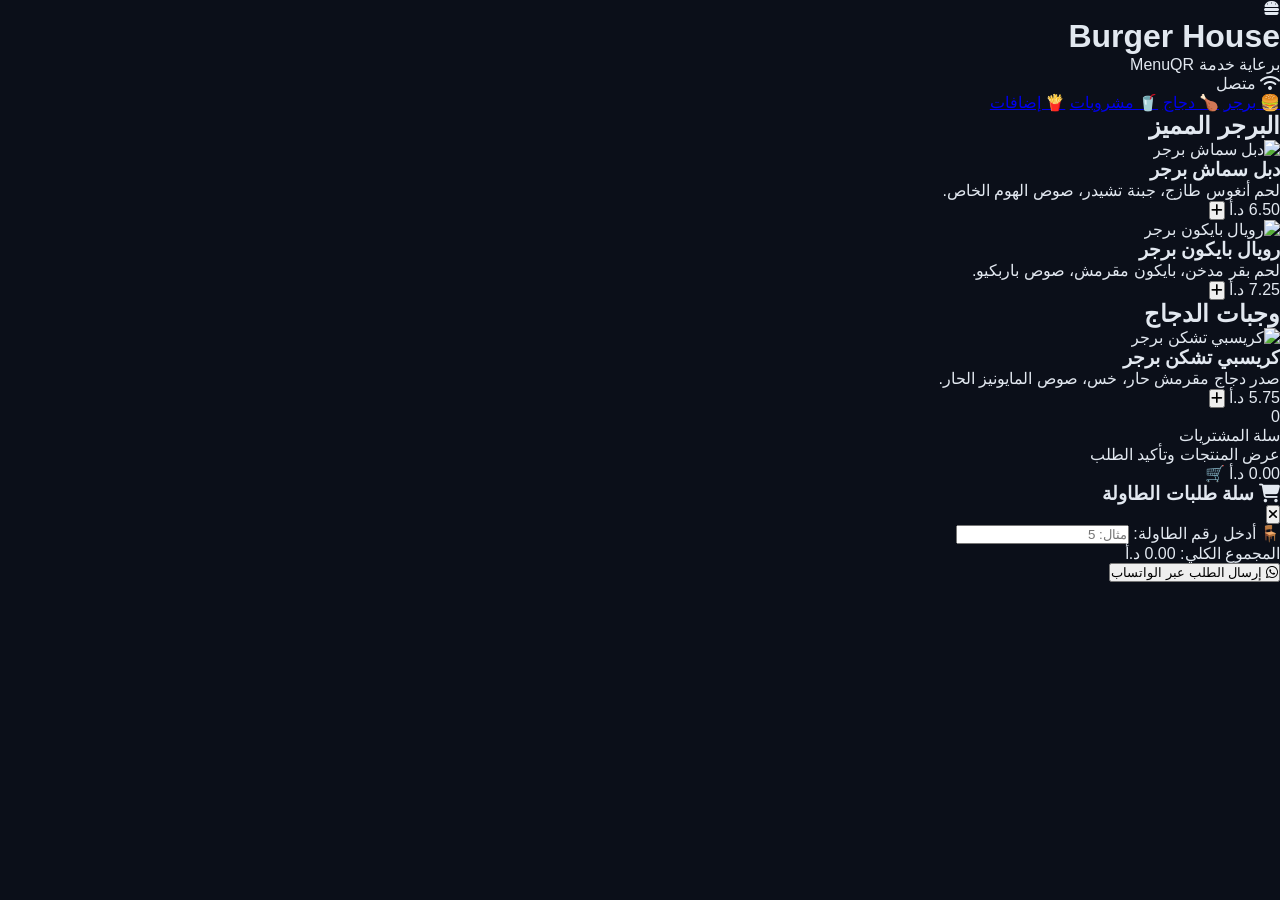
==== commit 6efb56bb: "Update index.html" ====
--- a/index.html
+++ b/index.html
@@ -7,15 +7,13 @@
     <!-- Tailwind CSS CDN -->
     <script src="https://cdn.tailwindcss.com"></script>
     <link rel="stylesheet" href="https://cdnjs.cloudflare.com/ajax/libs/font-awesome/6.4.0/css/all.min.css">
-    <style>
-        @import url('https://fonts.googleapis.com/css2?family=Cairo:wght@400;600;700;900&display=swap');
-        body { font-family: 'Cairo', sans-serif; }
-    </style>
+    <!-- ربط ملف الـ CSS الخارجي -->
+    <link rel="stylesheet" href="style.css">
 </head>
-<body class="bg-gray-900 text-white pb-24">
+<body class="bg-gray-900 text-white pb-32">
 
     <!-- رأس الصفحة (Header) -->
-    <header class="bg-gray-800 shadow-md sticky top-0 z-50 border-b border-gray-700">
+    <header class="bg-gray-800 shadow-md sticky top-0 z-40 border-b border-gray-700">
         <div class="max-w-md mx-auto px-4 py-3 flex justify-between items-center">
             <div class="flex items-center space-x-3 space-x-reverse">
                 <div class="w-10 h-10 bg-amber-500 rounded-full flex items-center justify-center text-gray-900 font-black text-xl">
@@ -33,7 +31,7 @@
     </header>
 
     <!-- الأقسام (Categories Bar) -->
-    <nav class="max-w-md mx-auto px-4 py-3 overflow-x-auto whitespace-nowrap scrollbar-none flex gap-2 bg-gray-900 sticky top-[61px] z-40 border-b border-gray-800">
+    <nav class="max-w-md mx-auto px-4 py-3 overflow-x-auto whitespace-nowrap scrollbar-none flex gap-2 bg-gray-900 sticky top-[61px] z-30 border-b border-gray-800">
         <a href="#burgers" class="bg-amber-500 text-gray-900 font-bold px-4 py-1.5 rounded-full text-sm shadow">🍔 برجر</a>
         <a href="#chicken" class="bg-gray-800 text-gray-300 hover:bg-gray-700 font-medium px-4 py-1.5 rounded-full text-sm">🍗 دجاج</a>
         <a href="#drinks" class="bg-gray-800 text-gray-300 hover:bg-gray-700 font-medium px-4 py-1.5 rounded-full text-sm">🥤 مشروبات</a>
@@ -47,34 +45,32 @@
         <section id="burgers">
             <h2 class="text-xl font-black text-amber-400 mb-3 border-r-4 border-amber-500 pr-2">البرجر المميز</h2>
             <div class="space-y-3">
-                <!-- منتج 1 -->
                 <div class="bg-gray-800 rounded-2xl p-3 flex gap-3 shadow-lg border border-gray-700">
-                    <img src="https://images.unsplash.com/photo-1568901346375-23c9450c58cd?auto=format&fit=crop&w=300&q=80" alt="سماش برجر" class="w-24 h-24 object-cover rounded-xl">
+                    <img src="https://images.unsplash.com/photo-1568901346375-23c9450c58cd?auto=format&fit=crop&w=300&q=80" alt="دبل سماش برجر" class="w-24 h-24 object-cover rounded-xl">
                     <div class="flex-1 flex flex-col justify-between">
                         <div>
-                            <h3 class="font-bold text-base">دبل سماش برجر</h3>
-                            <p class="text-xs text-gray-400 mt-0.5 line-clamp-2">لحم أنغوس طازج، جبنة تشيدر، صوص الحوس الخاص.</p>
+                            <h3 class="font-bold text-base product-name">دبل سماش برجر</h3>
+                            <p class="text-xs text-gray-400 mt-0.5 line-clamp-2">لحم أنغوس طازج، جبنة تشيدر، صوص الهوم الخاص.</p>
                         </div>
                         <div class="flex justify-between items-center mt-2">
-                            <span class="font-black text-amber-400 text-sm">6.50 د.أ</span>
-                            <button class="bg-amber-500 hover:bg-amber-600 text-gray-900 w-8 h-8 rounded-full flex items-center justify-center font-bold shadow transition-transform active:scale-95">
+                            <span class="font-black text-amber-400 text-sm"><span class="product-price">6.50</span> د.أ</span>
+                            <button onclick="addToCart('دبل سماش برجر', 6.50)" class="bg-amber-500 hover:bg-amber-600 text-gray-900 w-8 h-8 rounded-full flex items-center justify-center font-bold shadow transition-transform active:scale-95">
                                 <i class="fa-solid fa-plus"></i>
                             </button>
                         </div>
                     </div>
                 </div>
 
-                <!-- منتج 2 -->
                 <div class="bg-gray-800 rounded-2xl p-3 flex gap-3 shadow-lg border border-gray-700">
-                    <img src="https://images.unsplash.com/photo-1586190848861-99aa4a171e90?auto=format&fit=crop&w=300&q=80" alt="مشوي برجر" class="w-24 h-24 object-cover rounded-xl">
+                    <img src="https://images.unsplash.com/photo-1586190848861-99aa4a171e90?auto=format&fit=crop&w=300&q=80" alt="رويال بايكون برجر" class="w-24 h-24 object-cover rounded-xl">
                     <div class="flex-1 flex flex-col justify-between">
                         <div>
-                            <h3 class="font-bold text-base">رويال بايكون برجر</h3>
+                            <h3 class="font-bold text-base product-name">رويال بايكون برجر</h3>
                             <p class="text-xs text-gray-400 mt-0.5 line-clamp-2">لحم بقر مدخن، بايكون مقرمش، صوص باربكيو.</p>
                         </div>
                         <div class="flex justify-between items-center mt-2">
-                            <span class="font-black text-amber-400 text-sm">7.25 د.أ</span>
-                            <button class="bg-amber-500 hover:bg-amber-600 text-gray-900 w-8 h-8 rounded-full flex items-center justify-center font-bold shadow transition-transform active:scale-95">
+                            <span class="font-black text-amber-400 text-sm"><span class="product-price">7.25</span> د.أ</span>
+                            <button onclick="addToCart('رويال بايكون برجر', 7.25)" class="bg-amber-500 hover:bg-amber-600 text-gray-900 w-8 h-8 rounded-full flex items-center justify-center font-bold shadow transition-transform active:scale-95">
                                 <i class="fa-solid fa-plus"></i>
                             </button>
                         </div>
@@ -88,15 +84,15 @@
             <h2 class="text-xl font-black text-amber-400 mb-3 border-r-4 border-amber-500 pr-2">وجبات الدجاج</h2>
             <div class="space-y-3">
                 <div class="bg-gray-800 rounded-2xl p-3 flex gap-3 shadow-lg border border-gray-700">
-                    <img src="https://images.unsplash.com/photo-1626645738196-c2a7c87a8f58?auto=format&fit=crop&w=300&q=80" alt="كريسبي دجاج" class="w-24 h-24 object-cover rounded-xl">
+                    <img src="https://images.unsplash.com/photo-1626645738196-c2a7c87a8f58?auto=format&fit=crop&w=300&q=80" alt="كريسبي تشكن برجر" class="w-24 h-24 object-cover rounded-xl">
                     <div class="flex-1 flex flex-col justify-between">
                         <div>
-                            <h3 class="font-bold text-base">كريسبي تشكن برجر</h3>
+                            <h3 class="font-bold text-base product-name">كريسبي تشكن برجر</h3>
                             <p class="text-xs text-gray-400 mt-0.5 line-clamp-2">صدر دجاج مقرمش حار، خس، صوص المايونيز الحار.</p>
                         </div>
                         <div class="flex justify-between items-center mt-2">
-                            <span class="font-black text-amber-400 text-sm">5.75 د.أ</span>
-                            <button class="bg-amber-500 hover:bg-amber-600 text-gray-900 w-8 h-8 rounded-full flex items-center justify-center font-bold shadow transition-transform active:scale-95">
+                            <span class="font-black text-amber-400 text-sm"><span class="product-price">5.75</span> د.أ</span>
+                            <button onclick="addToCart('كريسبي تشكن برجر', 5.75)" class="bg-amber-500 hover:bg-amber-600 text-gray-900 w-8 h-8 rounded-full flex items-center justify-center font-bold shadow transition-transform active:scale-95">
                                 <i class="fa-solid fa-plus"></i>
                             </button>
                         </div>
@@ -107,5 +103,57 @@
 
     </main>
 
+    <!-- شريط السلة العائم (Floating Cart Bar) -->
+    <div id="cart-bar" class="fixed bottom-4 left-4 right-4 max-w-md mx-auto bg-amber-500 text-gray-900 p-4 rounded-2xl shadow-2xl flex justify-between items-center cursor-pointer transition-all duration-300 transform translate-y-28 z-50" onclick="toggleCartModal()">
+        <div class="flex items-center space-x-3 space-x-reverse">
+            <div class="bg-gray-900 text-amber-400 w-9 h-9 rounded-xl flex items-center justify-center font-black" id="cart-count">0</div>
+            <div>
+                <p class="font-bold text-sm leading-tight">سلة المشتريات</p>
+                <p class="text-xs text-gray-800">عرض المنتجات وتأكيد الطلب</p>
+            </div>
+        </div>
+        <div class="font-black text-base">
+            <span id="cart-total">0.00</span> د.أ 🛒
+        </div>
+    </div>
+
+    <!-- نافذة تفاصيل السلة ورقم الطاولة (Cart Modal) -->
+    <div id="cart-modal" class="fixed inset-0 bg-black/70 backdrop-blur-sm z-50 hidden flex justify-end flex-col">
+        <div class="bg-gray-800 rounded-t-3xl max-w-md w-full mx-auto p-5 max-h-[85vh] flex flex-col border-t border-gray-700 shadow-2xl">
+            <div class="flex justify-between items-center pb-3 border-b border-gray-700">
+                <h3 class="font-black text-lg text-amber-400 flex items-center gap-2">
+                    <i class="fa-solid fa-shopping-cart"></i> سلة طلبات الطاولة
+                </h3>
+                <button onclick="toggleCartModal()" class="text-gray-400 hover:text-white text-xl">
+                    <i class="fa-solid fa-xmark"></i>
+                </button>
+            </div>
+
+            <!-- إدخال رقم الطاولة -->
+            <div class="py-3 border-b border-gray-700">
+                <label class="block text-xs font-bold text-gray-300 mb-1">🪑 أدخل رقم الطاولة:</label>
+                <input type="number" id="table-number" placeholder="مثال: 5" class="w-full bg-gray-900 border border-gray-700 rounded-xl px-3 py-2 text-white text-sm focus:outline-none focus:border-amber-500">
+            </div>
+
+            <!-- قائمة منتجات السلة -->
+            <div id="cart-items-container" class="py-3 overflow-y-auto space-y-3 flex-1 divide-y divide-gray-700/50">
+                <!-- يتم تعبئتها عبر JavaScript -->
+            </div>
+
+            <!-- المجموع وزر إرسال الواتساب -->
+            <div class="pt-3 border-t border-gray-700 space-y-3">
+                <div class="flex justify-between items-center text-lg font-black">
+                    <span>المجموع الكلي:</span>
+                    <span class="text-amber-400"><span id="modal-total">0.00</span> د.أ</span>
+                </div>
+                <button onclick="sendToWhatsApp()" class="w-full bg-green-600 hover:bg-green-700 text-white font-bold py-3.5 rounded-xl shadow-lg flex items-center justify-center gap-2 transition-transform active:scale-95">
+                    <i class="fa-brands fa-whatsapp text-xl"></i> إرسال الطلب عبر الواتساب
+                </button>
+            </div>
+        </div>
+    </div>
+
+    <!-- ربط ملف الـ JavaScript الخارجي -->
+    <script src="script.js"></script>
 </body>
 </html>
--- a/style.css
+++ b/style.css
@@ -0,0 +1,273 @@
+* {
+    box-sizing: border-box;
+    margin: 0;
+    padding: 0;
+    font-family: 'Cairo', sans-serif;
+}
+
+body {
+    background-color: #0B0F19; /* أزرق ليلي عميق وفخم للمطاعم العصرية */
+    color: #E2E8F0;
+    padding-bottom: 110px;
+}
+
+/* رأس الصفحة */
+.header {
+    background: linear-gradient(135deg, #1E293B, #0F172A);
+    padding: 35px 20px;
+    text-align: center;
+    border-bottom: 3px solid #F59E0B; /* لمسة برتقالية ذهبية تفتح الشهية */
+    box-shadow: 0 4px 20px rgba(0,0,0,0.4);
+}
+
+.header h1 {
+    color: #FBBF24; /* أصفر ذهبي ساطع */
+    font-size: 28px;
+    font-weight: 900;
+    margin-bottom: 8px;
+}
+
+.header p {
+    color: #94A3B8;
+    font-size: 14px;
+}
+
+/* الحاوية الرئيسية */
+.container {
+    max-width: 650px;
+    margin: 0 auto;
+    padding: 20px;
+}
+
+.category-section h2 {
+    color: #FBBF24;
+    font-size: 20px;
+    font-weight: 700;
+    margin: 30px 0 15px 0;
+    border-right: 5px solid #F97316; /* برتقالي محمر جذاب */
+    padding-right: 12px;
+}
+
+/* شبكة المنتجات */
+.items-grid {
+    display: flex;
+    flex-direction: column;
+    gap: 14px;
+}
+
+.menu-item {
+    background-color: #1E293B;
+    border-radius: 14px;
+    padding: 18px;
+    display: flex;
+    justify-content: space-between;
+    align-items: center;
+    border: 1px solid #334155;
+    transition: all 0.25s ease;
+}
+
+.menu-item:hover {
+    border-color: #F59E0B;
+    transform: translateY(-3px);
+    box-shadow: 0 6px 15px rgba(245, 158, 11, 0.1);
+}
+
+.item-info {
+    flex: 1;
+    padding-left: 15px;
+}
+
+.item-info h3 {
+    font-size: 17px;
+    color: #F8FAFC;
+    font-weight: 700;
+    margin-bottom: 5px;
+}
+
+.item-info p {
+    font-size: 13px;
+    color: #94A3B8;
+    margin-bottom: 8px;
+    line-height: 1.4;
+}
+
+.price {
+    font-weight: 800;
+    color: #38BDF8; /* أزرق سماوي مضيء ومريح للعين يبرز السعر */
+    font-size: 16px;
+}
+
+/* زر الإضافة */
+.add-btn {
+    background: linear-gradient(135deg, #F97316, #EA580C);
+    color: #FFF;
+    border: none;
+    padding: 10px 20px;
+    border-radius: 10px;
+    font-weight: 700;
+    font-size: 14px;
+    cursor: pointer;
+    box-shadow: 0 4px 10px rgba(249, 115, 22, 0.3);
+    transition: transform 0.1s, opacity 0.2s;
+}
+
+.add-btn:active {
+    transform: scale(0.94);
+}
+
+.add-btn:hover {
+    opacity: 0.9;
+}
+
+/* شريط السلة العائم */
+.cart-bar {
+    position: fixed;
+    bottom: 0;
+    left: 0;
+    width: 100%;
+    background-color: #0F172A;
+    border-top: 2px solid #334155;
+    padding: 16px 24px;
+    display: none;
+    justify-content: space-between;
+    align-items: center;
+    box-shadow: 0 -6px 20px rgba(0,0,0,0.6);
+    z-index: 100;
+}
+
+.cart-info {
+    display: flex;
+    flex-direction: column;
+}
+
+#cartCount {
+    font-size: 12px;
+    color: #94A3B8;
+}
+
+#cartTotal {
+    font-size: 19px;
+    font-weight: 900;
+    color: #38BDF8;
+}
+
+.checkout-btn {
+    background-color: #22C55E; /* أخضر واتساب حيوي وواضح */
+    color: #FFF;
+    border: none;
+    padding: 12px 22px;
+    border-radius: 10px;
+    font-weight: 700;
+    cursor: pointer;
+    font-size: 15px;
+    box-shadow: 0 4px 12px rgba(34, 197, 94, 0.3);
+}
+
+/* النافذة المنبثقة للطاولة */
+.modal {
+    display: none;
+    position: fixed;
+    top: 0;
+    left: 0;
+    width: 100%;
+    height: 100%;
+    background-color: rgba(11, 15, 25, 0.85);
+    justify-content: center;
+    align-items: center;
+    z-index: 200;
+}
+
+.modal-content {
+    background-color: #1E293B;
+    padding: 30px;
+    border-radius: 16px;
+    width: 90%;
+    max-width: 380px;
+    border: 1px solid #334155;
+    text-align: center;
+    box-shadow: 0 10px 25px rgba(0,0,0,0.5);
+}
+
+.modal-content h3 {
+    color: #FBBF24;
+    font-size: 20px;
+    margin-bottom: 10px;
+}
+
+.modal-content p {
+    font-size: 14px;
+    color: #94A3B8;
+    margin-bottom: 18px;
+}
+
+.modal-content input {
+    width: 100%;
+    padding: 12px;
+    background-color: #0F172A;
+    border: 1px solid #475569;
+    border-radius: 8px;
+    color: #FFF;
+    font-size: 16px;
+    text-align: center;
+    margin-bottom: 20px;
+}
+
+.modal-buttons {
+    display: flex;
+    gap: 12px;
+}
+
+.confirm-btn {
+    flex: 1;
+    background-color: #22C55E;
+    color: #FFF;
+    border: none;
+    padding: 12px;
+    border-radius: 8px;
+    font-weight: 700;
+    cursor: pointer;
+}
+
+.cancel-btn {
+    flex: 1;
+    background-color: #334155;
+    color: #FFF;
+    border: none;
+    padding: 12px;
+    border-radius: 8px;
+    font-weight: 700;
+    cursor: pointer;
+}
+
+/* نظام التنبيهات الاحترافي (Toast) */
+.toast {
+    visibility: hidden;
+    min-width: 240px;
+    background-color: #FBBF24;
+    color: #0B0F19;
+    font-weight: 800;
+    text-align: center;
+    border-radius: 10px;
+    padding: 14px;
+    position: fixed;
+    z-index: 1000;
+    left: 50%;
+    bottom: 35px;
+    transform: translateX(-50%);
+    box-shadow: 0 6px 16px rgba(0,0,0,0.4);
+}
+
+.toast.show {
+    visibility: visible;
+    animation: fadein 0.3s, fadeout 0.3s 2.3s;
+}
+
+@keyframes fadein {
+    from { bottom: 0; opacity: 0; }
+    to { bottom: 35px; opacity: 1; }
+}
+
+@keyframes fadeout {
+    from { bottom: 35px; opacity: 1; }
+    to { bottom: 0; opacity: 0; }
+}
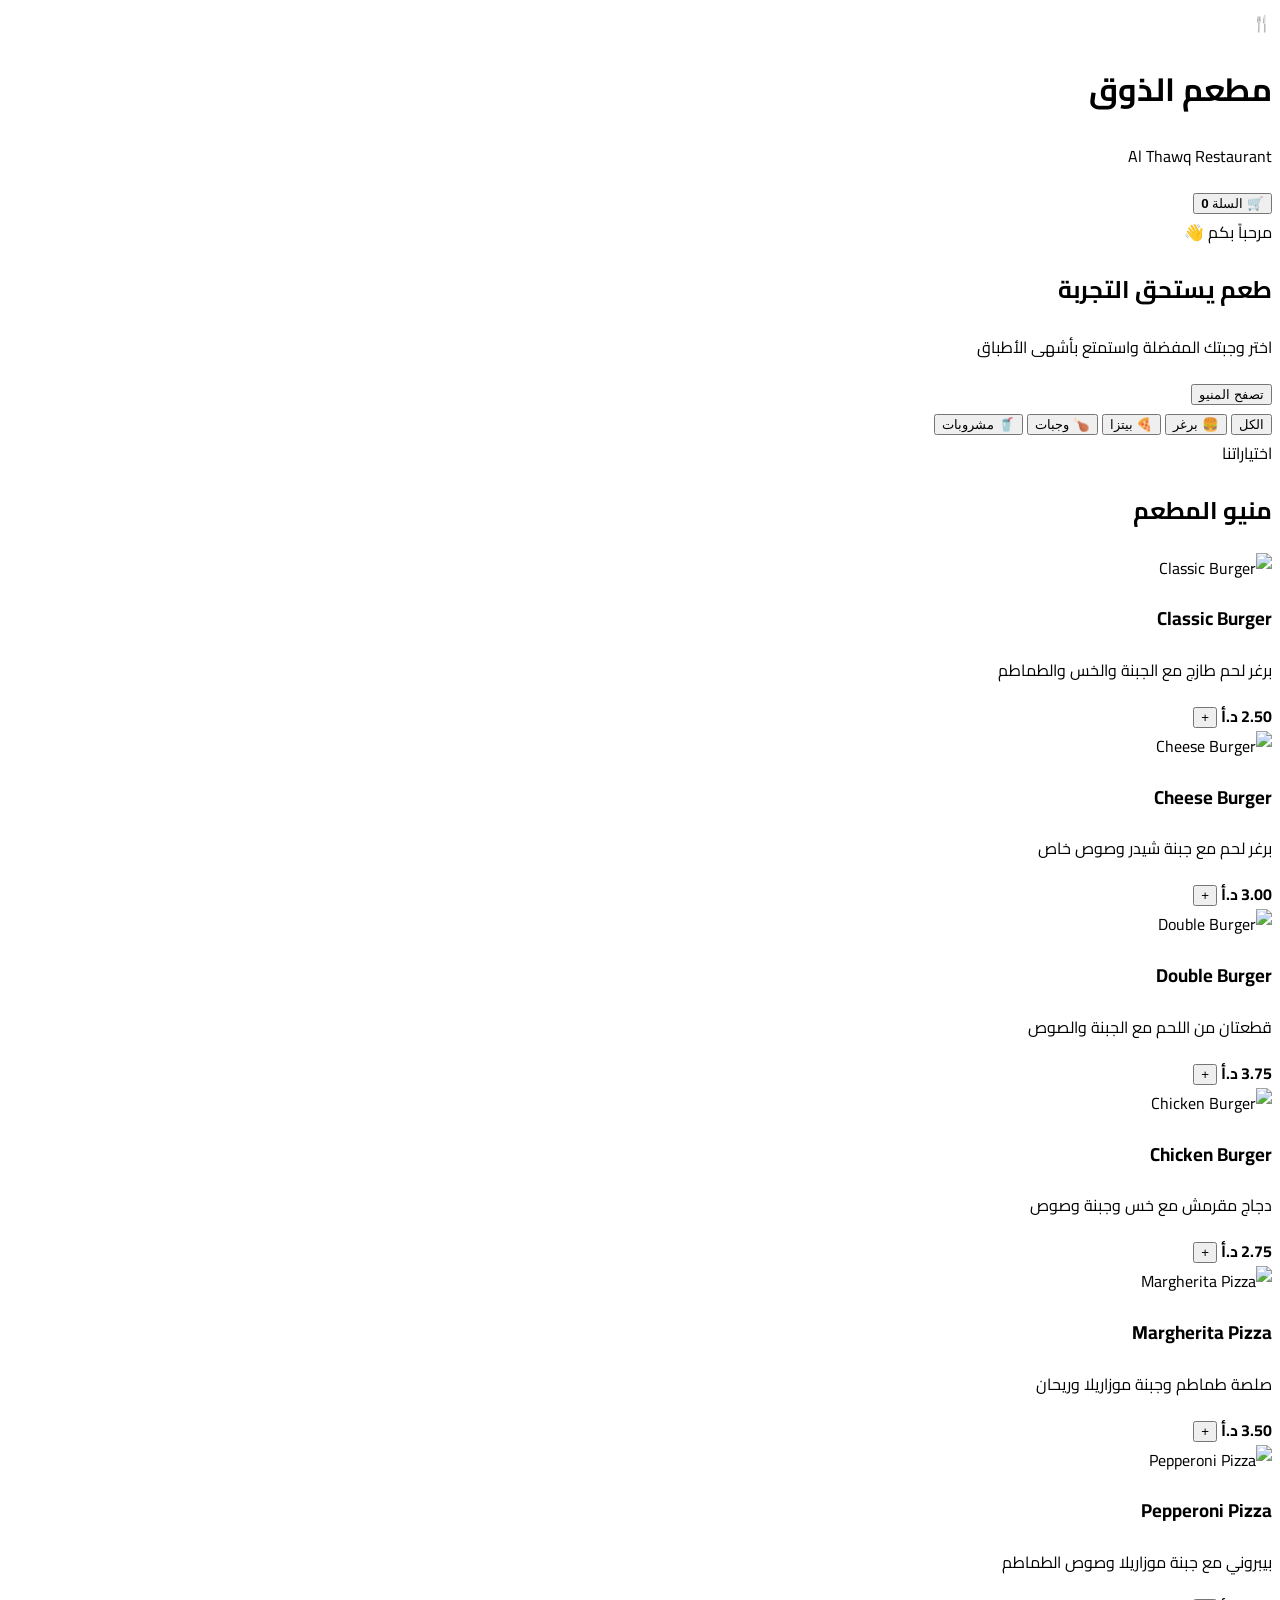
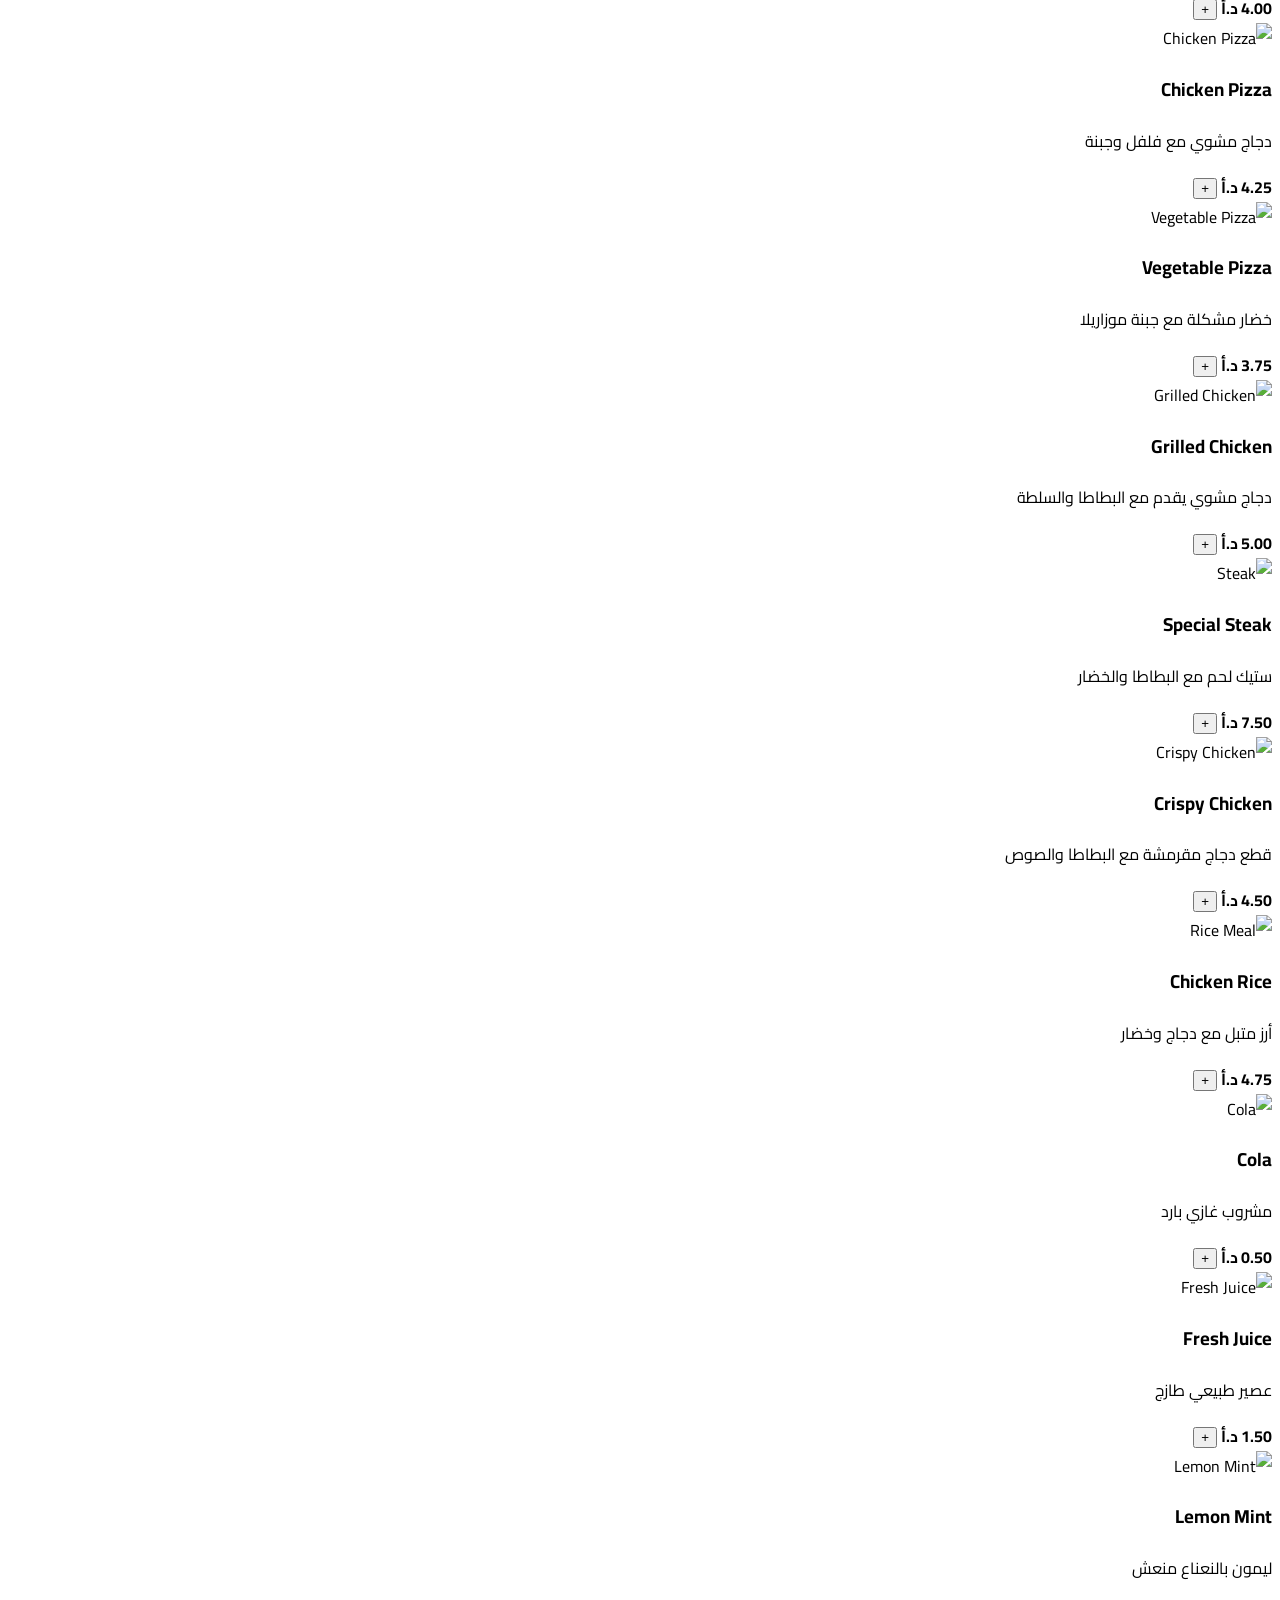
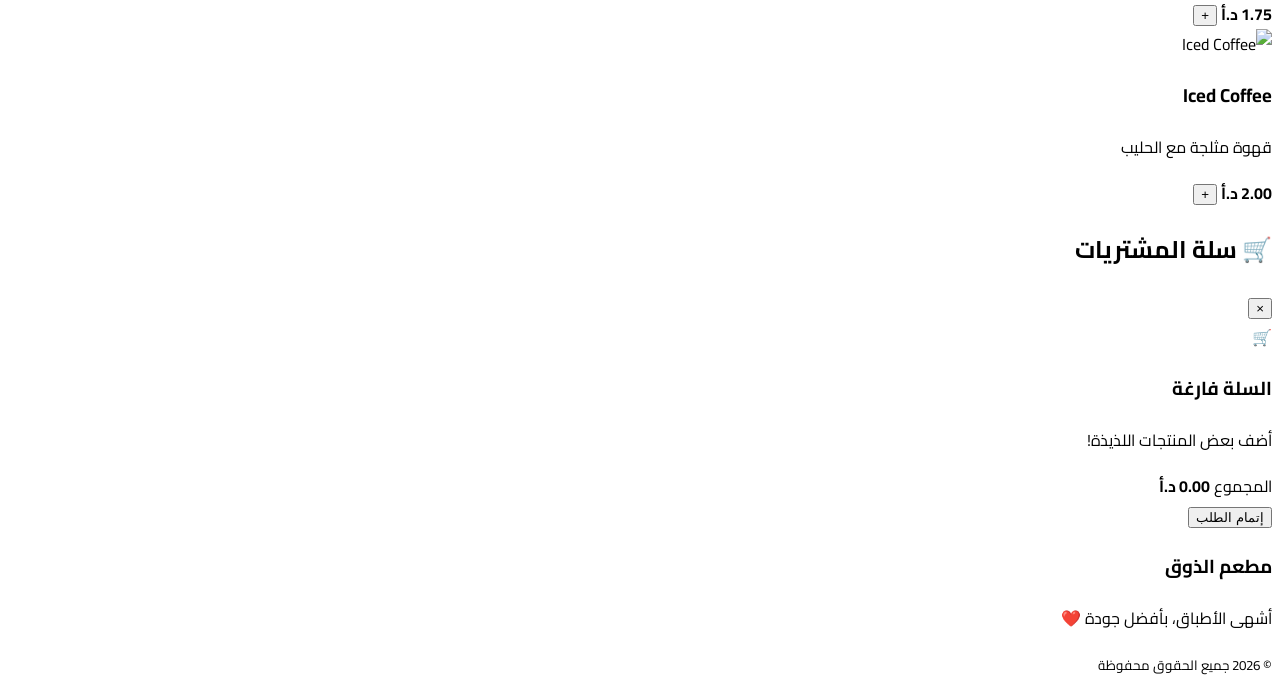
==== commit 6db6be38: "Update index.html" ====
--- a/index.html
+++ b/index.html
@@ -3,157 +3,557 @@
 <head>
     <meta charset="UTF-8">
     <meta name="viewport" content="width=device-width, initial-scale=1.0">
-    <title>Burger House - المنيو الإلكتروني</title>
-    <!-- Tailwind CSS CDN -->
-    <script src="https://cdn.tailwindcss.com"></script>
-    <link rel="stylesheet" href="https://cdnjs.cloudflare.com/ajax/libs/font-awesome/6.4.0/css/all.min.css">
-    <!-- ربط ملف الـ CSS الخارجي -->
+
+    <title>مطعم الذوق | المنيو</title>
+
     <link rel="stylesheet" href="style.css">
+
+    <link rel="preconnect" href="https://fonts.googleapis.com">
+    <link rel="preconnect" href="https://fonts.gstatic.com" crossorigin>
+    <link href="https://fonts.googleapis.com/css2?family=Cairo:wght@400;500;600;700;800&display=swap" rel="stylesheet">
 </head>
-<body class="bg-gray-900 text-white pb-32">
-
-    <!-- رأس الصفحة (Header) -->
-    <header class="bg-gray-800 shadow-md sticky top-0 z-40 border-b border-gray-700">
-        <div class="max-w-md mx-auto px-4 py-3 flex justify-between items-center">
-            <div class="flex items-center space-x-3 space-x-reverse">
-                <div class="w-10 h-10 bg-amber-500 rounded-full flex items-center justify-center text-gray-900 font-black text-xl">
-                    <i class="fa-solid fa-burger"></i>
-                </div>
-                <div>
-                    <h1 class="font-bold text-lg leading-tight">Burger House</h1>
-                    <p class="text-xs text-amber-400">برعاية خدمة MenuQR</p>
-                </div>
-            </div>
-            <div class="bg-gray-700 px-3 py-1 rounded-full text-xs text-gray-300">
-                <i class="fa-solid fa-wifi text-green-400 ml-1"></i> متصل
+
+<body>
+
+    <!-- Header -->
+    <header class="header">
+        <div class="logo">
+            <span class="logo-icon">🍴</span>
+            <div>
+                <h1>مطعم الذوق</h1>
+                <p>Al Thawq Restaurant</p>
             </div>
         </div>
+
+        <button class="cart-button" onclick="openCart()">
+            🛒
+            <span>السلة</span>
+            <b id="cart-count">0</b>
+        </button>
     </header>
 
-    <!-- الأقسام (Categories Bar) -->
-    <nav class="max-w-md mx-auto px-4 py-3 overflow-x-auto whitespace-nowrap scrollbar-none flex gap-2 bg-gray-900 sticky top-[61px] z-30 border-b border-gray-800">
-        <a href="#burgers" class="bg-amber-500 text-gray-900 font-bold px-4 py-1.5 rounded-full text-sm shadow">🍔 برجر</a>
-        <a href="#chicken" class="bg-gray-800 text-gray-300 hover:bg-gray-700 font-medium px-4 py-1.5 rounded-full text-sm">🍗 دجاج</a>
-        <a href="#drinks" class="bg-gray-800 text-gray-300 hover:bg-gray-700 font-medium px-4 py-1.5 rounded-full text-sm">🥤 مشروبات</a>
-        <a href="#extras" class="bg-gray-800 text-gray-300 hover:bg-gray-700 font-medium px-4 py-1.5 rounded-full text-sm">🍟 إضافات</a>
-    </nav>
-
-    <!-- محتوى المنتجات (Products List) -->
-    <main class="max-w-md mx-auto px-4 py-4 space-y-6">
-
-        <!-- قسم البرجر -->
-        <section id="burgers">
-            <h2 class="text-xl font-black text-amber-400 mb-3 border-r-4 border-amber-500 pr-2">البرجر المميز</h2>
-            <div class="space-y-3">
-                <div class="bg-gray-800 rounded-2xl p-3 flex gap-3 shadow-lg border border-gray-700">
-                    <img src="https://images.unsplash.com/photo-1568901346375-23c9450c58cd?auto=format&fit=crop&w=300&q=80" alt="دبل سماش برجر" class="w-24 h-24 object-cover rounded-xl">
-                    <div class="flex-1 flex flex-col justify-between">
-                        <div>
-                            <h3 class="font-bold text-base product-name">دبل سماش برجر</h3>
-                            <p class="text-xs text-gray-400 mt-0.5 line-clamp-2">لحم أنغوس طازج، جبنة تشيدر، صوص الهوم الخاص.</p>
-                        </div>
-                        <div class="flex justify-between items-center mt-2">
-                            <span class="font-black text-amber-400 text-sm"><span class="product-price">6.50</span> د.أ</span>
-                            <button onclick="addToCart('دبل سماش برجر', 6.50)" class="bg-amber-500 hover:bg-amber-600 text-gray-900 w-8 h-8 rounded-full flex items-center justify-center font-bold shadow transition-transform active:scale-95">
-                                <i class="fa-solid fa-plus"></i>
-                            </button>
-                        </div>
-                    </div>
-                </div>
-
-                <div class="bg-gray-800 rounded-2xl p-3 flex gap-3 shadow-lg border border-gray-700">
-                    <img src="https://images.unsplash.com/photo-1586190848861-99aa4a171e90?auto=format&fit=crop&w=300&q=80" alt="رويال بايكون برجر" class="w-24 h-24 object-cover rounded-xl">
-                    <div class="flex-1 flex flex-col justify-between">
-                        <div>
-                            <h3 class="font-bold text-base product-name">رويال بايكون برجر</h3>
-                            <p class="text-xs text-gray-400 mt-0.5 line-clamp-2">لحم بقر مدخن، بايكون مقرمش، صوص باربكيو.</p>
-                        </div>
-                        <div class="flex justify-between items-center mt-2">
-                            <span class="font-black text-amber-400 text-sm"><span class="product-price">7.25</span> د.أ</span>
-                            <button onclick="addToCart('رويال بايكون برجر', 7.25)" class="bg-amber-500 hover:bg-amber-600 text-gray-900 w-8 h-8 rounded-full flex items-center justify-center font-bold shadow transition-transform active:scale-95">
-                                <i class="fa-solid fa-plus"></i>
-                            </button>
-                        </div>
-                    </div>
-                </div>
-            </div>
-        </section>
-
-        <!-- قسم الدجاج -->
-        <section id="chicken">
-            <h2 class="text-xl font-black text-amber-400 mb-3 border-r-4 border-amber-500 pr-2">وجبات الدجاج</h2>
-            <div class="space-y-3">
-                <div class="bg-gray-800 rounded-2xl p-3 flex gap-3 shadow-lg border border-gray-700">
-                    <img src="https://images.unsplash.com/photo-1626645738196-c2a7c87a8f58?auto=format&fit=crop&w=300&q=80" alt="كريسبي تشكن برجر" class="w-24 h-24 object-cover rounded-xl">
-                    <div class="flex-1 flex flex-col justify-between">
-                        <div>
-                            <h3 class="font-bold text-base product-name">كريسبي تشكن برجر</h3>
-                            <p class="text-xs text-gray-400 mt-0.5 line-clamp-2">صدر دجاج مقرمش حار، خس، صوص المايونيز الحار.</p>
-                        </div>
-                        <div class="flex justify-between items-center mt-2">
-                            <span class="font-black text-amber-400 text-sm"><span class="product-price">5.75</span> د.أ</span>
-                            <button onclick="addToCart('كريسبي تشكن برجر', 5.75)" class="bg-amber-500 hover:bg-amber-600 text-gray-900 w-8 h-8 rounded-full flex items-center justify-center font-bold shadow transition-transform active:scale-95">
-                                <i class="fa-solid fa-plus"></i>
-                            </button>
-                        </div>
-                    </div>
-                </div>
-            </div>
-        </section>
+
+    <!-- Hero -->
+    <section class="hero">
+        <div class="hero-content">
+            <span class="hero-badge">مرحباً بكم 👋</span>
+
+            <h2>طعم يستحق التجربة</h2>
+
+            <p>
+                اختر وجبتك المفضلة واستمتع بأشهى الأطباق
+            </p>
+
+            <button onclick="scrollToMenu()" class="hero-button">
+                تصفح المنيو
+            </button>
+        </div>
+    </section>
+
+
+    <!-- Categories -->
+    <section class="categories" id="menu">
+
+        <button class="category active" onclick="filterProducts('all', this)">
+            الكل
+        </button>
+
+        <button class="category" onclick="filterProducts('burger', this)">
+            🍔 برغر
+        </button>
+
+        <button class="category" onclick="filterProducts('pizza', this)">
+            🍕 بيتزا
+        </button>
+
+        <button class="category" onclick="filterProducts('meals', this)">
+            🍗 وجبات
+        </button>
+
+        <button class="category" onclick="filterProducts('drinks', this)">
+            🥤 مشروبات
+        </button>
+
+    </section>
+
+
+    <!-- Products -->
+    <main class="products-container">
+
+        <div class="section-title">
+            <div>
+                <span>اختياراتنا</span>
+                <h2>منيو المطعم</h2>
+            </div>
+        </div>
+
+        <div class="products" id="products">
+
+            <!-- Burger 1 -->
+            <div class="product-card" data-category="burger">
+
+                <div class="product-image">
+                    <img src="https://images.unsplash.com/photo-1568901346375-23c9450c58cd?w=800"
+                         alt="Classic Burger">
+                </div>
+
+                <div class="product-info">
+                    <h3>Classic Burger</h3>
+
+                    <p>
+                        برغر لحم طازج مع الجبنة والخس والطماطم
+                    </p>
+
+                    <div class="product-bottom">
+                        <strong>2.50 د.أ</strong>
+
+                        <button onclick="addToCart(1)">
+                            +
+                        </button>
+                    </div>
+                </div>
+            </div>
+
+
+            <!-- Burger 2 -->
+            <div class="product-card" data-category="burger">
+
+                <div class="product-image">
+                    <img src="https://images.unsplash.com/photo-1553979459-d2229ba7433b?w=800"
+                         alt="Cheese Burger">
+                </div>
+
+                <div class="product-info">
+                    <h3>Cheese Burger</h3>
+
+                    <p>
+                        برغر لحم مع جبنة شيدر وصوص خاص
+                    </p>
+
+                    <div class="product-bottom">
+                        <strong>3.00 د.أ</strong>
+
+                        <button onclick="addToCart(2)">
+                            +
+                        </button>
+                    </div>
+                </div>
+            </div>
+
+
+            <!-- Burger 3 -->
+            <div class="product-card" data-category="burger">
+
+                <div class="product-image">
+                    <img src="https://images.unsplash.com/photo-1571091718767-18b5b1457add?w=800"
+                         alt="Double Burger">
+                </div>
+
+                <div class="product-info">
+                    <h3>Double Burger</h3>
+
+                    <p>
+                        قطعتان من اللحم مع الجبنة والصوص
+                    </p>
+
+                    <div class="product-bottom">
+                        <strong>3.75 د.أ</strong>
+
+                        <button onclick="addToCart(3)">
+                            +
+                        </button>
+                    </div>
+                </div>
+            </div>
+
+
+            <!-- Burger 4 -->
+            <div class="product-card" data-category="burger">
+
+                <div class="product-image">
+                    <img src="https://images.unsplash.com/photo-1600891964092-4316c288032e?w=800"
+                         alt="Chicken Burger">
+                </div>
+
+                <div class="product-info">
+                    <h3>Chicken Burger</h3>
+
+                    <p>
+                        دجاج مقرمش مع خس وجبنة وصوص
+                    </p>
+
+                    <div class="product-bottom">
+                        <strong>2.75 د.أ</strong>
+
+                        <button onclick="addToCart(4)">
+                            +
+                        </button>
+                    </div>
+                </div>
+            </div>
+
+
+            <!-- Pizza 1 -->
+            <div class="product-card" data-category="pizza">
+
+                <div class="product-image">
+                    <img src="https://images.unsplash.com/photo-1574071318508-1cdbab80d002?w=800"
+                         alt="Margherita Pizza">
+                </div>
+
+                <div class="product-info">
+                    <h3>Margherita Pizza</h3>
+
+                    <p>
+                        صلصة طماطم وجبنة موزاريلا وريحان
+                    </p>
+
+                    <div class="product-bottom">
+                        <strong>3.50 د.أ</strong>
+
+                        <button onclick="addToCart(5)">
+                            +
+                        </button>
+                    </div>
+                </div>
+            </div>
+
+
+            <!-- Pizza 2 -->
+            <div class="product-card" data-category="pizza">
+
+                <div class="product-image">
+                    <img src="https://images.unsplash.com/photo-1565299624946-b28f40a0ae38?w=800"
+                         alt="Pepperoni Pizza">
+                </div>
+
+                <div class="product-info">
+                    <h3>Pepperoni Pizza</h3>
+
+                    <p>
+                        بيبروني مع جبنة موزاريلا وصوص الطماطم
+                    </p>
+
+                    <div class="product-bottom">
+                        <strong>4.00 د.أ</strong>
+
+                        <button onclick="addToCart(6)">
+                            +
+                        </button>
+                    </div>
+                </div>
+            </div>
+
+
+            <!-- Pizza 3 -->
+            <div class="product-card" data-category="pizza">
+
+                <div class="product-image">
+                    <img src="https://images.unsplash.com/photo-1593560708920-61dd98c46a4e?w=800"
+                         alt="Chicken Pizza">
+                </div>
+
+                <div class="product-info">
+                    <h3>Chicken Pizza</h3>
+
+                    <p>
+                        دجاج مشوي مع فلفل وجبنة
+                    </p>
+
+                    <div class="product-bottom">
+                        <strong>4.25 د.أ</strong>
+
+                        <button onclick="addToCart(7)">
+                            +
+                        </button>
+                    </div>
+                </div>
+            </div>
+
+
+            <!-- Pizza 4 -->
+            <div class="product-card" data-category="pizza">
+
+                <div class="product-image">
+                    <img src="https://images.unsplash.com/photo-1579751626657-72bc17010498?w=800"
+                         alt="Vegetable Pizza">
+                </div>
+
+                <div class="product-info">
+                    <h3>Vegetable Pizza</h3>
+
+                    <p>
+                        خضار مشكلة مع جبنة موزاريلا
+                    </p>
+
+                    <div class="product-bottom">
+                        <strong>3.75 د.أ</strong>
+
+                        <button onclick="addToCart(8)">
+                            +
+                        </button>
+                    </div>
+                </div>
+            </div>
+
+
+            <!-- Meal 1 -->
+            <div class="product-card" data-category="meals">
+
+                <div class="product-image">
+                    <img src="https://images.unsplash.com/photo-1532550907401-a500c9a57435?w=800"
+                         alt="Grilled Chicken">
+                </div>
+
+                <div class="product-info">
+                    <h3>Grilled Chicken</h3>
+
+                    <p>
+                        دجاج مشوي يقدم مع البطاطا والسلطة
+                    </p>
+
+                    <div class="product-bottom">
+                        <strong>5.00 د.أ</strong>
+
+                        <button onclick="addToCart(9)">
+                            +
+                        </button>
+                    </div>
+                </div>
+            </div>
+
+
+            <!-- Meal 2 -->
+            <div class="product-card" data-category="meals">
+
+                <div class="product-image">
+                    <img src="https://images.unsplash.com/photo-1544025162-d76694265947?w=800"
+                         alt="Steak">
+                </div>
+
+                <div class="product-info">
+                    <h3>Special Steak</h3>
+
+                    <p>
+                        ستيك لحم مع البطاطا والخضار
+                    </p>
+
+                    <div class="product-bottom">
+                        <strong>7.50 د.أ</strong>
+
+                        <button onclick="addToCart(10)">
+                            +
+                        </button>
+                    </div>
+                </div>
+            </div>
+
+
+            <!-- Meal 3 -->
+            <div class="product-card" data-category="meals">
+
+                <div class="product-image">
+                    <img src="https://images.unsplash.com/photo-1601050690597-df0568f70950?w=800"
+                         alt="Crispy Chicken">
+                </div>
+
+                <div class="product-info">
+                    <h3>Crispy Chicken</h3>
+
+                    <p>
+                        قطع دجاج مقرمشة مع البطاطا والصوص
+                    </p>
+
+                    <div class="product-bottom">
+                        <strong>4.50 د.أ</strong>
+
+                        <button onclick="addToCart(11)">
+                            +
+                        </button>
+                    </div>
+                </div>
+            </div>
+
+
+            <!-- Meal 4 -->
+            <div class="product-card" data-category="meals">
+
+                <div class="product-image">
+                    <img src="https://images.unsplash.com/photo-1512058564366-18510be2db19?w=800"
+                         alt="Rice Meal">
+                </div>
+
+                <div class="product-info">
+                    <h3>Chicken Rice</h3>
+
+                    <p>
+                        أرز متبل مع دجاج وخضار
+                    </p>
+
+                    <div class="product-bottom">
+                        <strong>4.75 د.أ</strong>
+
+                        <button onclick="addToCart(12)">
+                            +
+                        </button>
+                    </div>
+                </div>
+            </div>
+
+
+            <!-- Drink 1 -->
+            <div class="product-card" data-category="drinks">
+
+                <div class="product-image">
+                    <img src="https://images.unsplash.com/photo-1629203851122-3726ecdf080e?w=800"
+                         alt="Cola">
+                </div>
+
+                <div class="product-info">
+                    <h3>Cola</h3>
+
+                    <p>
+                        مشروب غازي بارد
+                    </p>
+
+                    <div class="product-bottom">
+                        <strong>0.50 د.أ</strong>
+
+                        <button onclick="addToCart(13)">
+                            +
+                        </button>
+                    </div>
+                </div>
+            </div>
+
+
+            <!-- Drink 2 -->
+            <div class="product-card" data-category="drinks">
+
+                <div class="product-image">
+                    <img src="https://images.unsplash.com/photo-1544145945-f90425340c7e?w=800"
+                         alt="Fresh Juice">
+                </div>
+
+                <div class="product-info">
+                    <h3>Fresh Juice</h3>
+
+                    <p>
+                        عصير طبيعي طازج
+                    </p>
+
+                    <div class="product-bottom">
+                        <strong>1.50 د.أ</strong>
+
+                        <button onclick="addToCart(14)">
+                            +
+                        </button>
+                    </div>
+                </div>
+            </div>
+
+
+            <!-- Drink 3 -->
+            <div class="product-card" data-category="drinks">
+
+                <div class="product-image">
+                    <img src="https://images.unsplash.com/photo-1513558161293-cdaf765ed2fd?w=800"
+                         alt="Lemon Mint">
+                </div>
+
+                <div class="product-info">
+                    <h3>Lemon Mint</h3>
+
+                    <p>
+                        ليمون بالنعناع منعش
+                    </p>
+
+                    <div class="product-bottom">
+                        <strong>1.75 د.أ</strong>
+
+                        <button onclick="addToCart(15)">
+                            +
+                        </button>
+                    </div>
+                </div>
+            </div>
+
+
+            <!-- Drink 4 -->
+            <div class="product-card" data-category="drinks">
+
+                <div class="product-image">
+                    <img src="https://images.unsplash.com/photo-1571934811356-5cc061b6821f?w=800"
+                         alt="Iced Coffee">
+                </div>
+
+                <div class="product-info">
+                    <h3>Iced Coffee</h3>
+
+                    <p>
+                        قهوة مثلجة مع الحليب
+                    </p>
+
+                    <div class="product-bottom">
+                        <strong>2.00 د.أ</strong>
+
+                        <button onclick="addToCart(16)">
+                            +
+                        </button>
+                    </div>
+                </div>
+            </div>
+
+        </div>
 
     </main>
 
-    <!-- شريط السلة العائم (Floating Cart Bar) -->
-    <div id="cart-bar" class="fixed bottom-4 left-4 right-4 max-w-md mx-auto bg-amber-500 text-gray-900 p-4 rounded-2xl shadow-2xl flex justify-between items-center cursor-pointer transition-all duration-300 transform translate-y-28 z-50" onclick="toggleCartModal()">
-        <div class="flex items-center space-x-3 space-x-reverse">
-            <div class="bg-gray-900 text-amber-400 w-9 h-9 rounded-xl flex items-center justify-center font-black" id="cart-count">0</div>
-            <div>
-                <p class="font-bold text-sm leading-tight">سلة المشتريات</p>
-                <p class="text-xs text-gray-800">عرض المنتجات وتأكيد الطلب</p>
-            </div>
+
+    <!-- Cart Overlay -->
+    <div class="cart-overlay" id="cart-overlay" onclick="closeCart(event)">
+
+        <div class="cart" onclick="event.stopPropagation()">
+
+            <div class="cart-header">
+                <h2>🛒 سلة المشتريات</h2>
+
+                <button onclick="closeCart()">×</button>
+            </div>
+
+            <div id="cart-items" class="cart-items">
+                <div class="empty-cart">
+                    <div>🛒</div>
+                    <h3>السلة فارغة</h3>
+                    <p>أضف بعض المنتجات اللذيذة!</p>
+                </div>
+            </div>
+
+            <div class="cart-footer">
+
+                <div class="total">
+                    <span>المجموع</span>
+                    <strong id="cart-total">0.00 د.أ</strong>
+                </div>
+
+                <button class="checkout-button" onclick="checkout()">
+                    إتمام الطلب
+                </button>
+
+            </div>
+
         </div>
-        <div class="font-black text-base">
-            <span id="cart-total">0.00</span> د.أ 🛒
-        </div>
+
     </div>
 
-    <!-- نافذة تفاصيل السلة ورقم الطاولة (Cart Modal) -->
-    <div id="cart-modal" class="fixed inset-0 bg-black/70 backdrop-blur-sm z-50 hidden flex justify-end flex-col">
-        <div class="bg-gray-800 rounded-t-3xl max-w-md w-full mx-auto p-5 max-h-[85vh] flex flex-col border-t border-gray-700 shadow-2xl">
-            <div class="flex justify-between items-center pb-3 border-b border-gray-700">
-                <h3 class="font-black text-lg text-amber-400 flex items-center gap-2">
-                    <i class="fa-solid fa-shopping-cart"></i> سلة طلبات الطاولة
-                </h3>
-                <button onclick="toggleCartModal()" class="text-gray-400 hover:text-white text-xl">
-                    <i class="fa-solid fa-xmark"></i>
-                </button>
-            </div>
-
-            <!-- إدخال رقم الطاولة -->
-            <div class="py-3 border-b border-gray-700">
-                <label class="block text-xs font-bold text-gray-300 mb-1">🪑 أدخل رقم الطاولة:</label>
-                <input type="number" id="table-number" placeholder="مثال: 5" class="w-full bg-gray-900 border border-gray-700 rounded-xl px-3 py-2 text-white text-sm focus:outline-none focus:border-amber-500">
-            </div>
-
-            <!-- قائمة منتجات السلة -->
-            <div id="cart-items-container" class="py-3 overflow-y-auto space-y-3 flex-1 divide-y divide-gray-700/50">
-                <!-- يتم تعبئتها عبر JavaScript -->
-            </div>
-
-            <!-- المجموع وزر إرسال الواتساب -->
-            <div class="pt-3 border-t border-gray-700 space-y-3">
-                <div class="flex justify-between items-center text-lg font-black">
-                    <span>المجموع الكلي:</span>
-                    <span class="text-amber-400"><span id="modal-total">0.00</span> د.أ</span>
-                </div>
-                <button onclick="sendToWhatsApp()" class="w-full bg-green-600 hover:bg-green-700 text-white font-bold py-3.5 rounded-xl shadow-lg flex items-center justify-center gap-2 transition-transform active:scale-95">
-                    <i class="fa-brands fa-whatsapp text-xl"></i> إرسال الطلب عبر الواتساب
-                </button>
-            </div>
-        </div>
-    </div>
-
-    <!-- ربط ملف الـ JavaScript الخارجي -->
+
+    <footer>
+        <h3>مطعم الذوق</h3>
+        <p>أشهى الأطباق، بأفضل جودة ❤️</p>
+        <small>© 2026 جميع الحقوق محفوظة</small>
+    </footer>
+
+
     <script src="script.js"></script>
+
 </body>
 </html>
--- a/style.css
+++ b/style.css
@@ -1,273 +1,14 @@
-* {
-    box-sizing: border-box;
-    margin: 0;
-    padding: 0;
+@import url('https://fonts.googleapis.com/css2?family=Cairo:wght@400;600;700;900&display=swap');
+
+body {
     font-family: 'Cairo', sans-serif;
 }
 
-body {
-    background-color: #0B0F19; /* أزرق ليلي عميق وفخم للمطاعم العصرية */
-    color: #E2E8F0;
-    padding-bottom: 110px;
+/* إخفاء شريط التمرير للأقسام لتبدو كأنها تطبيق هاتف سلس */
+.scrollbar-none::-webkit-scrollbar {
+    display: none;
 }
-
-/* رأس الصفحة */
-.header {
-    background: linear-gradient(135deg, #1E293B, #0F172A);
-    padding: 35px 20px;
-    text-align: center;
-    border-bottom: 3px solid #F59E0B; /* لمسة برتقالية ذهبية تفتح الشهية */
-    box-shadow: 0 4px 20px rgba(0,0,0,0.4);
+.scrollbar-none {
+    -ms-overflow-style: none;
+    scrollbar-width: none;
 }
-
-.header h1 {
-    color: #FBBF24; /* أصفر ذهبي ساطع */
-    font-size: 28px;
-    font-weight: 900;
-    margin-bottom: 8px;
-}
-
-.header p {
-    color: #94A3B8;
-    font-size: 14px;
-}
-
-/* الحاوية الرئيسية */
-.container {
-    max-width: 650px;
-    margin: 0 auto;
-    padding: 20px;
-}
-
-.category-section h2 {
-    color: #FBBF24;
-    font-size: 20px;
-    font-weight: 700;
-    margin: 30px 0 15px 0;
-    border-right: 5px solid #F97316; /* برتقالي محمر جذاب */
-    padding-right: 12px;
-}
-
-/* شبكة المنتجات */
-.items-grid {
-    display: flex;
-    flex-direction: column;
-    gap: 14px;
-}
-
-.menu-item {
-    background-color: #1E293B;
-    border-radius: 14px;
-    padding: 18px;
-    display: flex;
-    justify-content: space-between;
-    align-items: center;
-    border: 1px solid #334155;
-    transition: all 0.25s ease;
-}
-
-.menu-item:hover {
-    border-color: #F59E0B;
-    transform: translateY(-3px);
-    box-shadow: 0 6px 15px rgba(245, 158, 11, 0.1);
-}
-
-.item-info {
-    flex: 1;
-    padding-left: 15px;
-}
-
-.item-info h3 {
-    font-size: 17px;
-    color: #F8FAFC;
-    font-weight: 700;
-    margin-bottom: 5px;
-}
-
-.item-info p {
-    font-size: 13px;
-    color: #94A3B8;
-    margin-bottom: 8px;
-    line-height: 1.4;
-}
-
-.price {
-    font-weight: 800;
-    color: #38BDF8; /* أزرق سماوي مضيء ومريح للعين يبرز السعر */
-    font-size: 16px;
-}
-
-/* زر الإضافة */
-.add-btn {
-    background: linear-gradient(135deg, #F97316, #EA580C);
-    color: #FFF;
-    border: none;
-    padding: 10px 20px;
-    border-radius: 10px;
-    font-weight: 700;
-    font-size: 14px;
-    cursor: pointer;
-    box-shadow: 0 4px 10px rgba(249, 115, 22, 0.3);
-    transition: transform 0.1s, opacity 0.2s;
-}
-
-.add-btn:active {
-    transform: scale(0.94);
-}
-
-.add-btn:hover {
-    opacity: 0.9;
-}
-
-/* شريط السلة العائم */
-.cart-bar {
-    position: fixed;
-    bottom: 0;
-    left: 0;
-    width: 100%;
-    background-color: #0F172A;
-    border-top: 2px solid #334155;
-    padding: 16px 24px;
-    display: none;
-    justify-content: space-between;
-    align-items: center;
-    box-shadow: 0 -6px 20px rgba(0,0,0,0.6);
-    z-index: 100;
-}
-
-.cart-info {
-    display: flex;
-    flex-direction: column;
-}
-
-#cartCount {
-    font-size: 12px;
-    color: #94A3B8;
-}
-
-#cartTotal {
-    font-size: 19px;
-    font-weight: 900;
-    color: #38BDF8;
-}
-
-.checkout-btn {
-    background-color: #22C55E; /* أخضر واتساب حيوي وواضح */
-    color: #FFF;
-    border: none;
-    padding: 12px 22px;
-    border-radius: 10px;
-    font-weight: 700;
-    cursor: pointer;
-    font-size: 15px;
-    box-shadow: 0 4px 12px rgba(34, 197, 94, 0.3);
-}
-
-/* النافذة المنبثقة للطاولة */
-.modal {
-    display: none;
-    position: fixed;
-    top: 0;
-    left: 0;
-    width: 100%;
-    height: 100%;
-    background-color: rgba(11, 15, 25, 0.85);
-    justify-content: center;
-    align-items: center;
-    z-index: 200;
-}
-
-.modal-content {
-    background-color: #1E293B;
-    padding: 30px;
-    border-radius: 16px;
-    width: 90%;
-    max-width: 380px;
-    border: 1px solid #334155;
-    text-align: center;
-    box-shadow: 0 10px 25px rgba(0,0,0,0.5);
-}
-
-.modal-content h3 {
-    color: #FBBF24;
-    font-size: 20px;
-    margin-bottom: 10px;
-}
-
-.modal-content p {
-    font-size: 14px;
-    color: #94A3B8;
-    margin-bottom: 18px;
-}
-
-.modal-content input {
-    width: 100%;
-    padding: 12px;
-    background-color: #0F172A;
-    border: 1px solid #475569;
-    border-radius: 8px;
-    color: #FFF;
-    font-size: 16px;
-    text-align: center;
-    margin-bottom: 20px;
-}
-
-.modal-buttons {
-    display: flex;
-    gap: 12px;
-}
-
-.confirm-btn {
-    flex: 1;
-    background-color: #22C55E;
-    color: #FFF;
-    border: none;
-    padding: 12px;
-    border-radius: 8px;
-    font-weight: 700;
-    cursor: pointer;
-}
-
-.cancel-btn {
-    flex: 1;
-    background-color: #334155;
-    color: #FFF;
-    border: none;
-    padding: 12px;
-    border-radius: 8px;
-    font-weight: 700;
-    cursor: pointer;
-}
-
-/* نظام التنبيهات الاحترافي (Toast) */
-.toast {
-    visibility: hidden;
-    min-width: 240px;
-    background-color: #FBBF24;
-    color: #0B0F19;
-    font-weight: 800;
-    text-align: center;
-    border-radius: 10px;
-    padding: 14px;
-    position: fixed;
-    z-index: 1000;
-    left: 50%;
-    bottom: 35px;
-    transform: translateX(-50%);
-    box-shadow: 0 6px 16px rgba(0,0,0,0.4);
-}
-
-.toast.show {
-    visibility: visible;
-    animation: fadein 0.3s, fadeout 0.3s 2.3s;
-}
-
-@keyframes fadein {
-    from { bottom: 0; opacity: 0; }
-    to { bottom: 35px; opacity: 1; }
-}
-
-@keyframes fadeout {
-    from { bottom: 35px; opacity: 1; }
-    to { bottom: 0; opacity: 0; }
-}
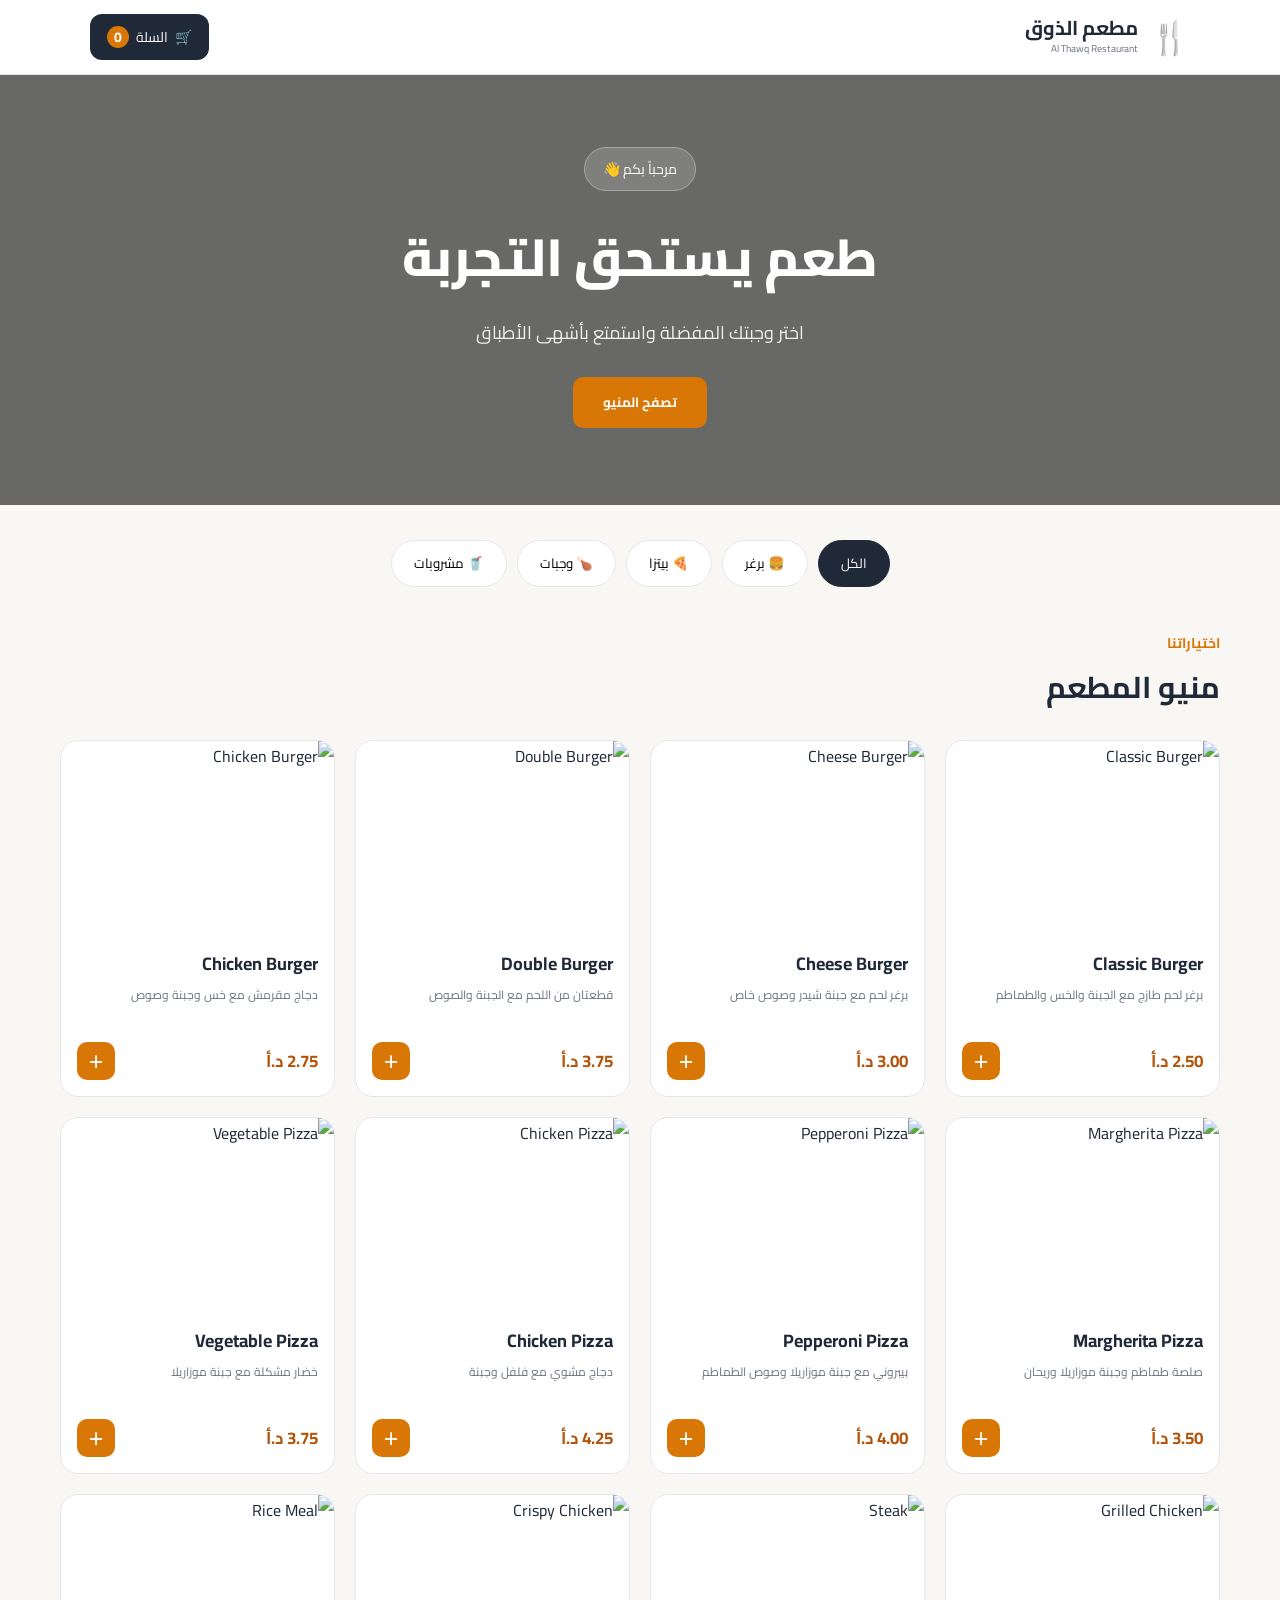
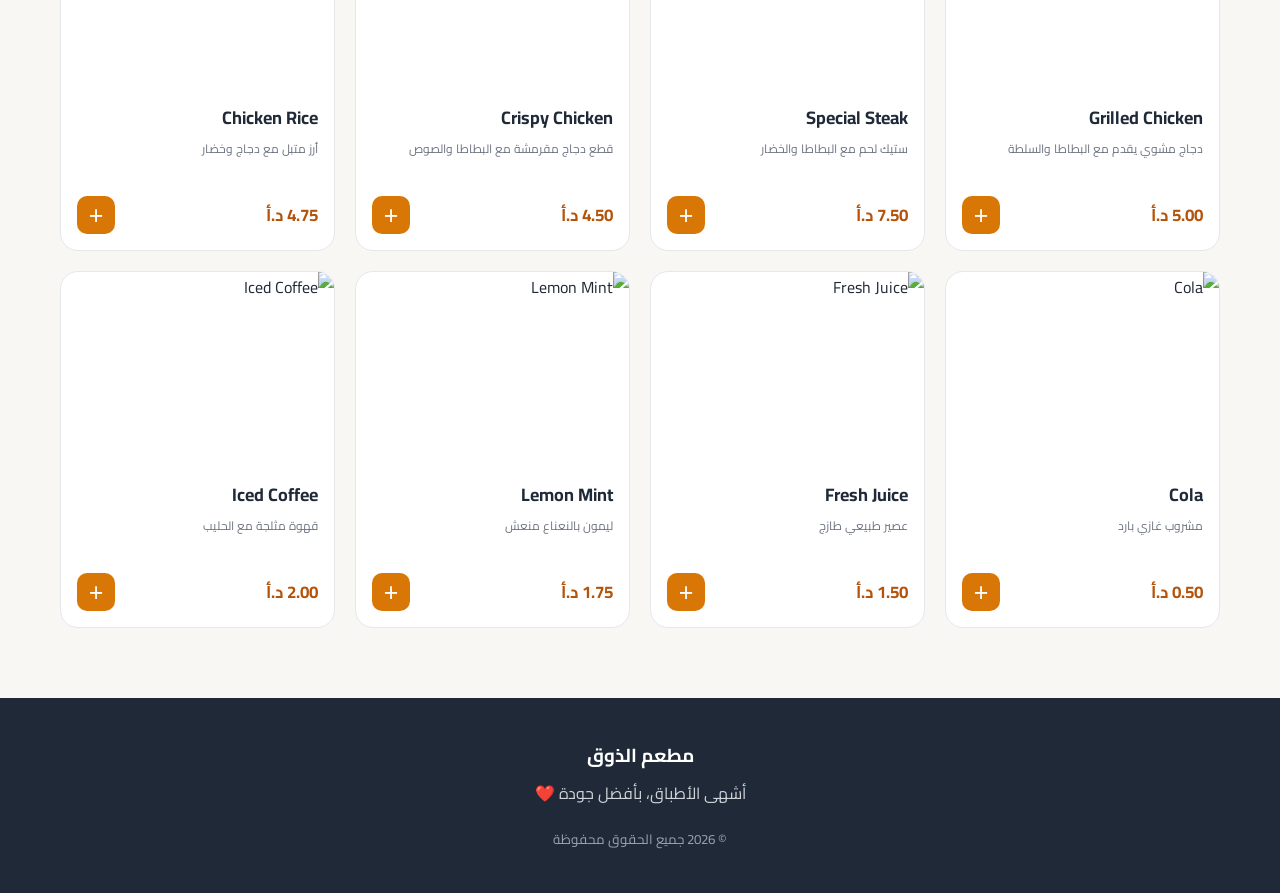
==== commit 692efb37: "Update index.html" ====
--- a/index.html
+++ b/index.html
@@ -52,30 +52,29 @@
 
 
     <!-- Categories -->
-    <section class="categories" id="menu">
-
-        <button class="category active" onclick="filterProducts('all', this)">
-            الكل
-        </button>
-
-        <button class="category" onclick="filterProducts('burger', this)">
-            🍔 برغر
-        </button>
-
-        <button class="category" onclick="filterProducts('pizza', this)">
-            🍕 بيتزا
-        </button>
-
-        <button class="category" onclick="filterProducts('meals', this)">
-            🍗 وجبات
-        </button>
-
-        <button class="category" onclick="filterProducts('drinks', this)">
-            🥤 مشروبات
-        </button>
-
-    </section>
-
+   <section class="categories" id="menu">
+
+    <button class="category active" onclick="filterProducts('all', this)">
+        الكل
+    </button>
+
+    <button class="category" onclick="filterProducts('burger', this)">
+        🍔 برغر
+    </button>
+
+    <button class="category" onclick="filterProducts('pizza', this)">
+        🍕 بيتزا
+    </button>
+
+    <button class="category" onclick="filterProducts('meals', this)">
+        🍗 وجبات
+    </button>
+
+    <button class="category" onclick="filterProducts('drinks', this)">
+        🥤 مشروبات
+    </button>
+
+</section>
 
     <!-- Products -->
     <main class="products-container">
--- a/style.css
+++ b/style.css
@@ -1,14 +1,519 @@
-@import url('https://fonts.googleapis.com/css2?family=Cairo:wght@400;600;700;900&display=swap');
+* {
+    margin: 0;
+    padding: 0;
+    box-sizing: border-box;
+}
+
+:root {
+    --primary: #1f2937;
+    --accent: #d97706;
+    --accent-dark: #b45309;
+    --background: #f8f7f4;
+    --white: #ffffff;
+    --text: #1f2937;
+    --muted: #6b7280;
+    --border: #e5e7eb;
+}
 
 body {
-    font-family: 'Cairo', sans-serif;
-}
-
-/* إخفاء شريط التمرير للأقسام لتبدو كأنها تطبيق هاتف سلس */
-.scrollbar-none::-webkit-scrollbar {
+    font-family: "Cairo", sans-serif;
+    background: var(--background);
+    color: var(--text);
+}
+
+
+/* Header */
+
+.header {
+    height: 75px;
+    background: var(--white);
+    display: flex;
+    align-items: center;
+    justify-content: space-between;
+    padding: 0 7%;
+    border-bottom: 1px solid var(--border);
+    position: sticky;
+    top: 0;
+    z-index: 100;
+}
+
+.logo {
+    display: flex;
+    align-items: center;
+    gap: 12px;
+}
+
+.logo-icon {
+    font-size: 32px;
+}
+
+.logo h1 {
+    font-size: 20px;
+    line-height: 22px;
+}
+
+.logo p {
+    font-size: 10px;
+    color: var(--muted);
+}
+
+.cart-button {
+    border: none;
+    background: var(--primary);
+    color: white;
+    padding: 10px 17px;
+    border-radius: 12px;
+    cursor: pointer;
+    display: flex;
+    align-items: center;
+    gap: 7px;
+    font-family: inherit;
+    font-size: 14px;
+}
+
+.cart-button b {
+    background: var(--accent);
+    width: 22px;
+    height: 22px;
+    border-radius: 50%;
+    display: flex;
+    align-items: center;
+    justify-content: center;
+}
+
+
+/* Hero */
+
+.hero {
+    min-height: 430px;
+    background:
+        linear-gradient(rgba(0,0,0,.58), rgba(0,0,0,.58)),
+        url("https://images.unsplash.com/photo-1515003197210-e0cd71810b5f?w=1600")
+        center/cover;
+
+    display: flex;
+    align-items: center;
+    justify-content: center;
+    text-align: center;
+    color: white;
+}
+
+.hero-content {
+    max-width: 700px;
+    padding: 30px;
+}
+
+.hero-badge {
+    background: rgba(255,255,255,.15);
+    border: 1px solid rgba(255,255,255,.3);
+    padding: 8px 18px;
+    border-radius: 30px;
+    font-size: 14px;
+}
+
+.hero h2 {
+    font-size: 52px;
+    margin: 25px 0 10px;
+    font-weight: 800;
+}
+
+.hero p {
+    font-size: 18px;
+    opacity: .9;
+}
+
+.hero-button {
+    margin-top: 28px;
+    padding: 13px 30px;
+    border: none;
+    background: var(--accent);
+    color: white;
+    border-radius: 10px;
+    font-family: inherit;
+    font-weight: 700;
+    cursor: pointer;
+    transition: .2s;
+}
+
+.hero-button:hover {
+    background: var(--accent-dark);
+    transform: translateY(-2px);
+}
+
+
+/* Categories */
+
+.categories {
+    display: flex;
+    justify-content: center;
+    gap: 10px;
+    padding: 35px 20px 15px;
+    flex-wrap: wrap;
+}
+
+.category {
+    border: 1px solid var(--border);
+    background: white;
+    padding: 10px 22px;
+    border-radius: 30px;
+    font-family: inherit;
+    cursor: pointer;
+    transition: .2s;
+}
+
+.category:hover {
+    border-color: var(--accent);
+}
+
+.category.active {
+    background: var(--primary);
+    color: white;
+    border-color: var(--primary);
+}
+
+
+/* Products */
+
+.products-container {
+    max-width: 1200px;
+    margin: auto;
+    padding: 25px 20px 70px;
+}
+
+.section-title {
+    margin-bottom: 25px;
+}
+
+.section-title span {
+    color: var(--accent);
+    font-size: 14px;
+    font-weight: 700;
+}
+
+.section-title h2 {
+    font-size: 30px;
+    margin-top: 2px;
+}
+
+.products {
+    display: grid;
+    grid-template-columns: repeat(4, 1fr);
+    gap: 20px;
+}
+
+
+/* Product Card */
+
+.product-card {
+    background: white;
+    border-radius: 18px;
+    overflow: hidden;
+    border: 1px solid var(--border);
+    transition: .25s;
+}
+
+.product-card:hover {
+    transform: translateY(-5px);
+    box-shadow: 0 15px 35px rgba(0,0,0,.08);
+}
+
+.product-image {
+    width: 100%;
+    height: 190px;
+    overflow: hidden;
+}
+
+.product-image img {
+    width: 100%;
+    height: 100%;
+    object-fit: cover;
+    transition: .3s;
+}
+
+.product-card:hover img {
+    transform: scale(1.05);
+}
+
+.product-info {
+    padding: 16px;
+}
+
+.product-info h3 {
+    font-size: 18px;
+    margin-bottom: 5px;
+}
+
+.product-info p {
+    font-size: 12px;
+    color: var(--muted);
+    line-height: 1.7;
+    min-height: 42px;
+}
+
+.product-bottom {
+    display: flex;
+    justify-content: space-between;
+    align-items: center;
+    margin-top: 15px;
+}
+
+.product-bottom strong {
+    color: var(--accent-dark);
+    font-size: 17px;
+}
+
+.product-bottom button {
+    width: 38px;
+    height: 38px;
+    border: none;
+    border-radius: 10px;
+    background: var(--accent);
+    color: white;
+    font-size: 25px;
+    line-height: 1;
+    cursor: pointer;
+    transition: .2s;
+}
+
+.product-bottom button:hover {
+    background: var(--accent-dark);
+    transform: scale(1.08);
+}
+
+
+/* Cart */
+
+.cart-overlay {
+    position: fixed;
+    inset: 0;
+    background: rgba(0,0,0,.5);
+    z-index: 1000;
     display: none;
 }
-.scrollbar-none {
-    -ms-overflow-style: none;
-    scrollbar-width: none;
-}
+
+.cart-overlay.show {
+    display: flex;
+    justify-content: flex-start;
+}
+
+.cart {
+    width: 430px;
+    max-width: 100%;
+    height: 100%;
+    background: white;
+    padding: 25px;
+    display: flex;
+    flex-direction: column;
+    animation: slideIn .25s ease;
+}
+
+@keyframes slideIn {
+    from {
+        transform: translateX(-100%);
+    }
+
+    to {
+        transform: translateX(0);
+    }
+}
+
+.cart-header {
+    display: flex;
+    justify-content: space-between;
+    align-items: center;
+    padding-bottom: 20px;
+    border-bottom: 1px solid var(--border);
+}
+
+.cart-header h2 {
+    font-size: 21px;
+}
+
+.cart-header button {
+    border: none;
+    background: #f3f4f6;
+    width: 35px;
+    height: 35px;
+    border-radius: 50%;
+    font-size: 25px;
+    cursor: pointer;
+}
+
+.cart-items {
+    flex: 1;
+    overflow-y: auto;
+    padding: 15px 0;
+}
+
+.empty-cart {
+    text-align: center;
+    margin-top: 100px;
+    color: var(--muted);
+}
+
+.empty-cart div {
+    font-size: 55px;
+    margin-bottom: 10px;
+}
+
+.cart-item {
+    display: flex;
+    align-items: center;
+    gap: 12px;
+    padding: 12px 0;
+    border-bottom: 1px solid var(--border);
+}
+
+.cart-item-image {
+    width: 65px;
+    height: 65px;
+    object-fit: cover;
+    border-radius: 10px;
+}
+
+.cart-item-info {
+    flex: 1;
+}
+
+.cart-item-info h4 {
+    font-size: 14px;
+}
+
+.cart-item-info strong {
+    color: var(--accent-dark);
+    font-size: 13px;
+}
+
+.quantity {
+    display: flex;
+    align-items: center;
+    gap: 8px;
+    margin-top: 5px;
+}
+
+.quantity button {
+    border: none;
+    background: #f3f4f6;
+    width: 25px;
+    height: 25px;
+    border-radius: 6px;
+    cursor: pointer;
+}
+
+.remove {
+    border: none;
+    background: none;
+    color: #ef4444;
+    cursor: pointer;
+}
+
+.cart-footer {
+    border-top: 1px solid var(--border);
+    padding-top: 20px;
+}
+
+.total {
+    display: flex;
+    justify-content: space-between;
+    margin-bottom: 15px;
+}
+
+.total strong {
+    color: var(--accent-dark);
+    font-size: 20px;
+}
+
+.checkout-button {
+    width: 100%;
+    border: none;
+    background: var(--primary);
+    color: white;
+    padding: 14px;
+    border-radius: 10px;
+    font-family: inherit;
+    font-weight: 700;
+    cursor: pointer;
+}
+
+
+/* Footer */
+
+footer {
+    background: var(--primary);
+    color: white;
+    text-align: center;
+    padding: 40px 20px;
+}
+
+footer p {
+    color: #d1d5db;
+    margin: 5px 0 15px;
+}
+
+footer small {
+    color: #9ca3af;
+}
+
+
+/* Responsive */
+
+@media (max-width: 1000px) {
+
+    .products {
+        grid-template-columns: repeat(3, 1fr);
+    }
+
+}
+
+@media (max-width: 700px) {
+
+    .header {
+        padding: 0 20px;
+    }
+
+    .hero {
+        min-height: 380px;
+    }
+
+    .hero h2 {
+        font-size: 36px;
+    }
+
+    .hero p {
+        font-size: 15px;
+    }
+
+    .products {
+        grid-template-columns: repeat(2, 1fr);
+        gap: 12px;
+    }
+
+    .product-image {
+        height: 150px;
+    }
+
+    .product-info {
+        padding: 12px;
+    }
+
+    .product-info h3 {
+        font-size: 15px;
+    }
+
+}
+
+@media (max-width: 450px) {
+
+    .products {
+        grid-template-columns: 1fr;
+    }
+
+    .product-image {
+        height: 210px;
+    }
+
+    .cart {
+        width: 100%;
+    }
+
+}
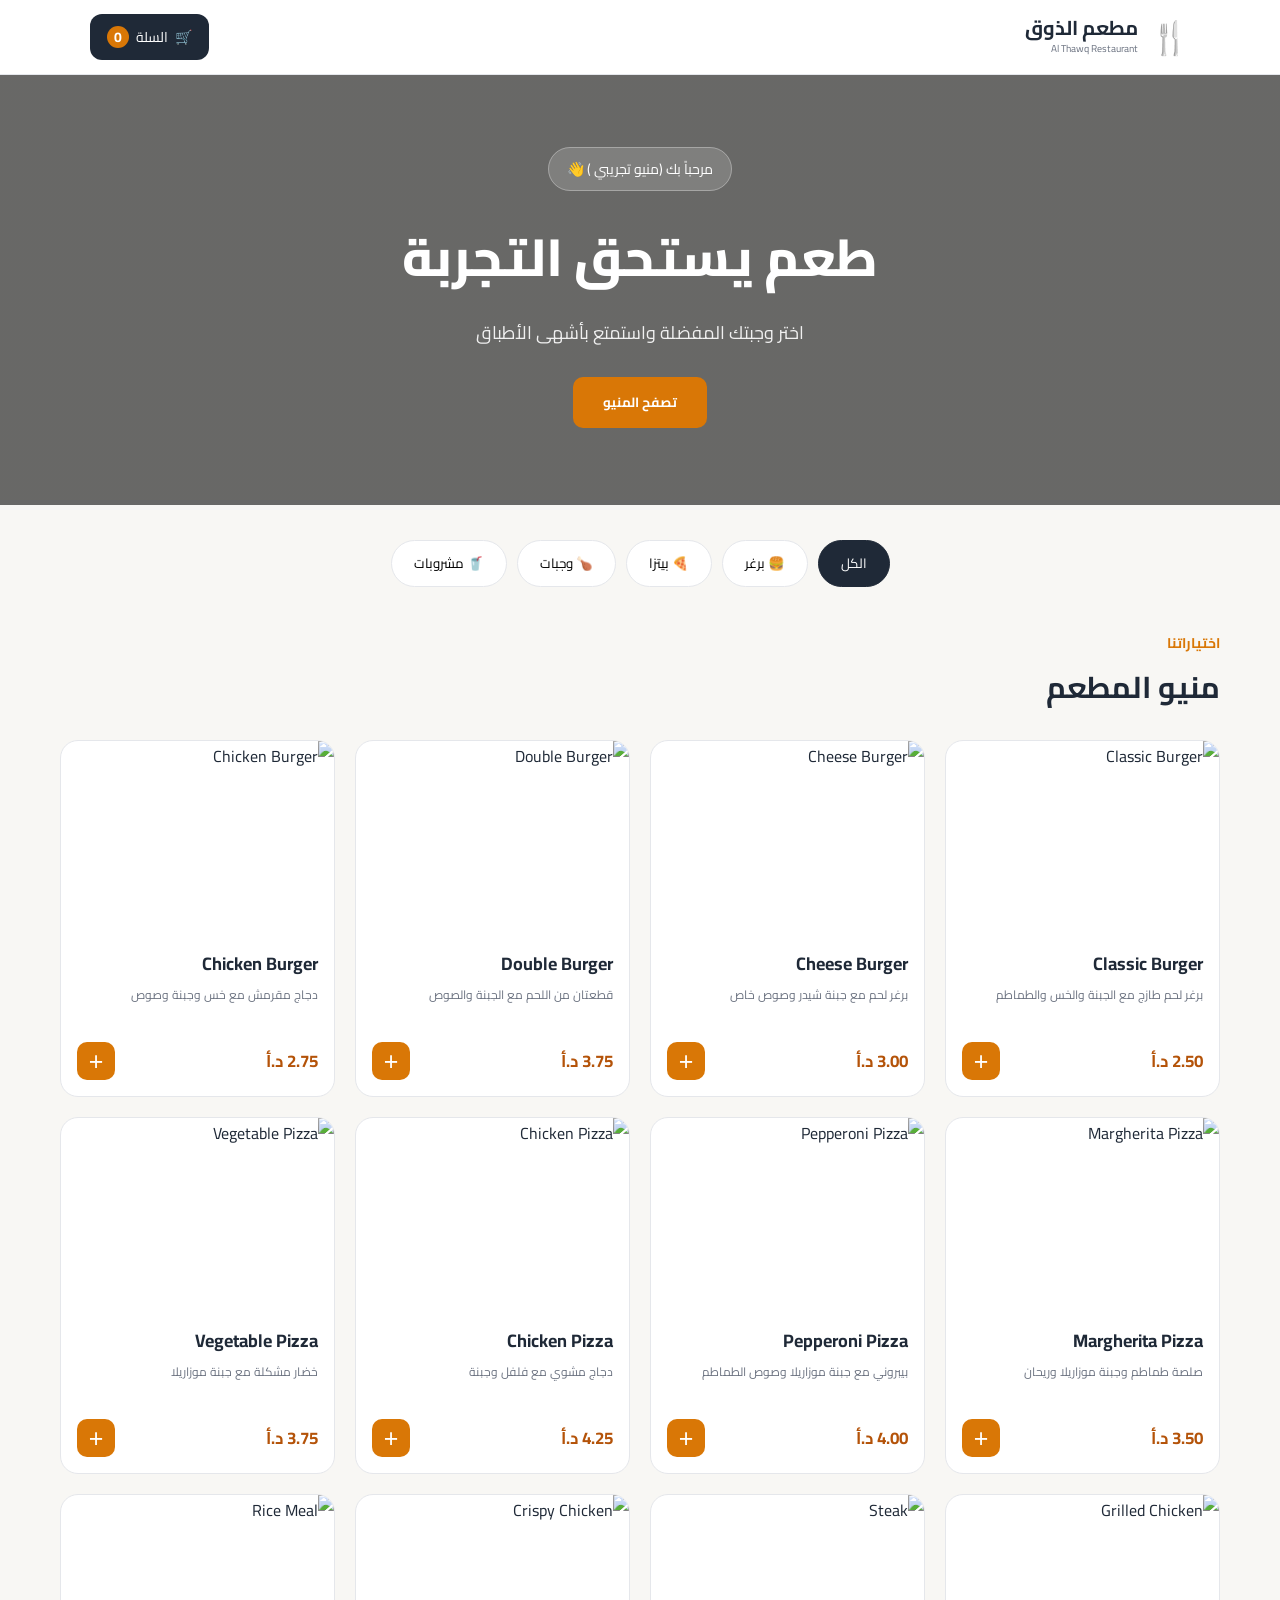
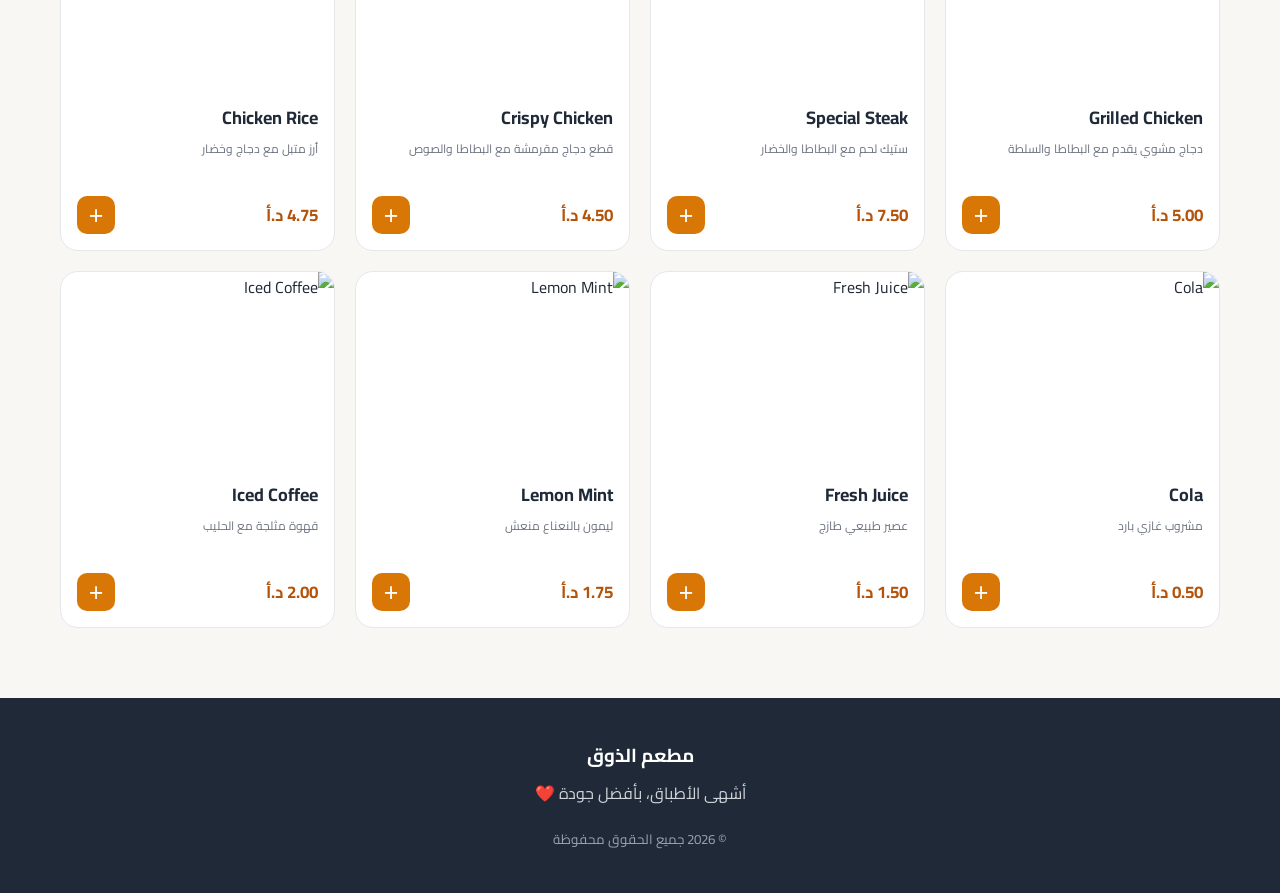
==== commit 64b2a084: "Update index.html" ====
--- a/index.html
+++ b/index.html
@@ -36,7 +36,7 @@
     <!-- Hero -->
     <section class="hero">
         <div class="hero-content">
-            <span class="hero-badge">مرحباً بكم 👋</span>
+            <span class="hero-badge">مرحباً بك (منيو تجريبي ) 👋</span>
 
             <h2>طعم يستحق التجربة</h2>
 
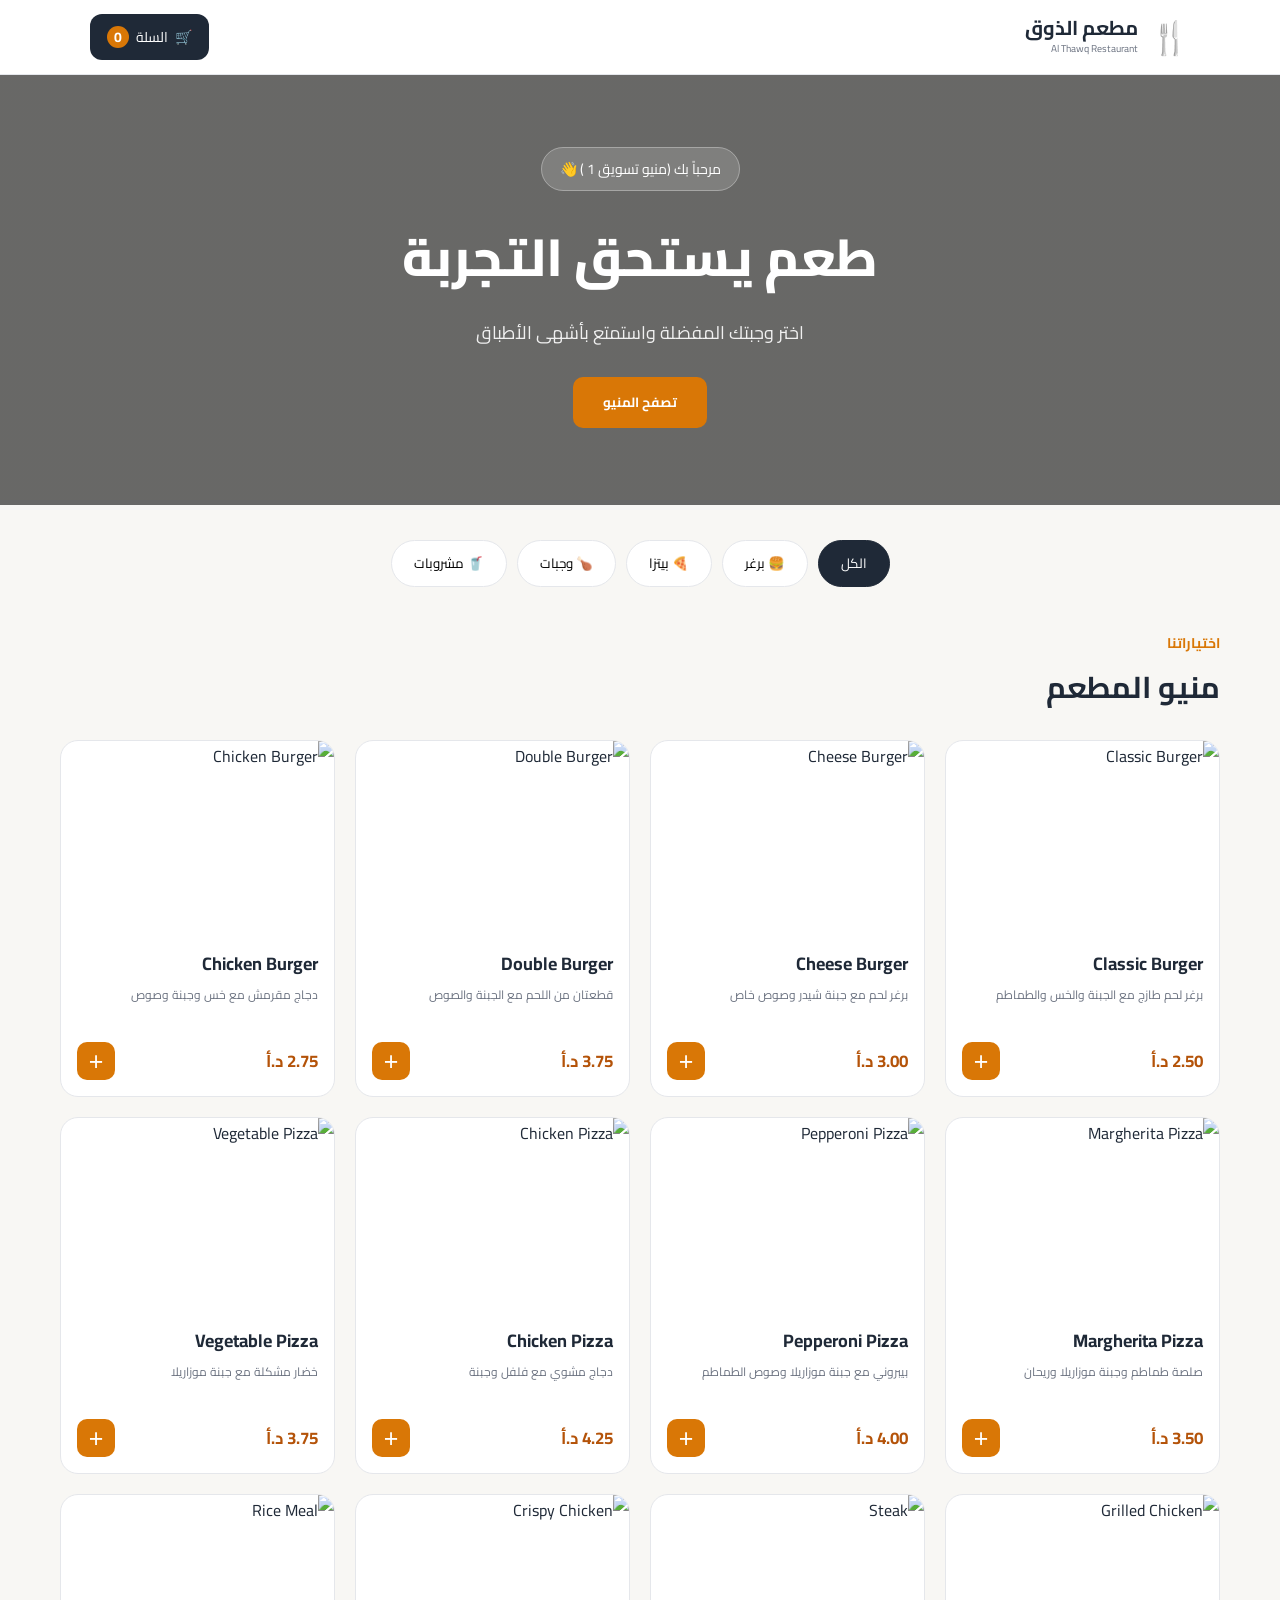
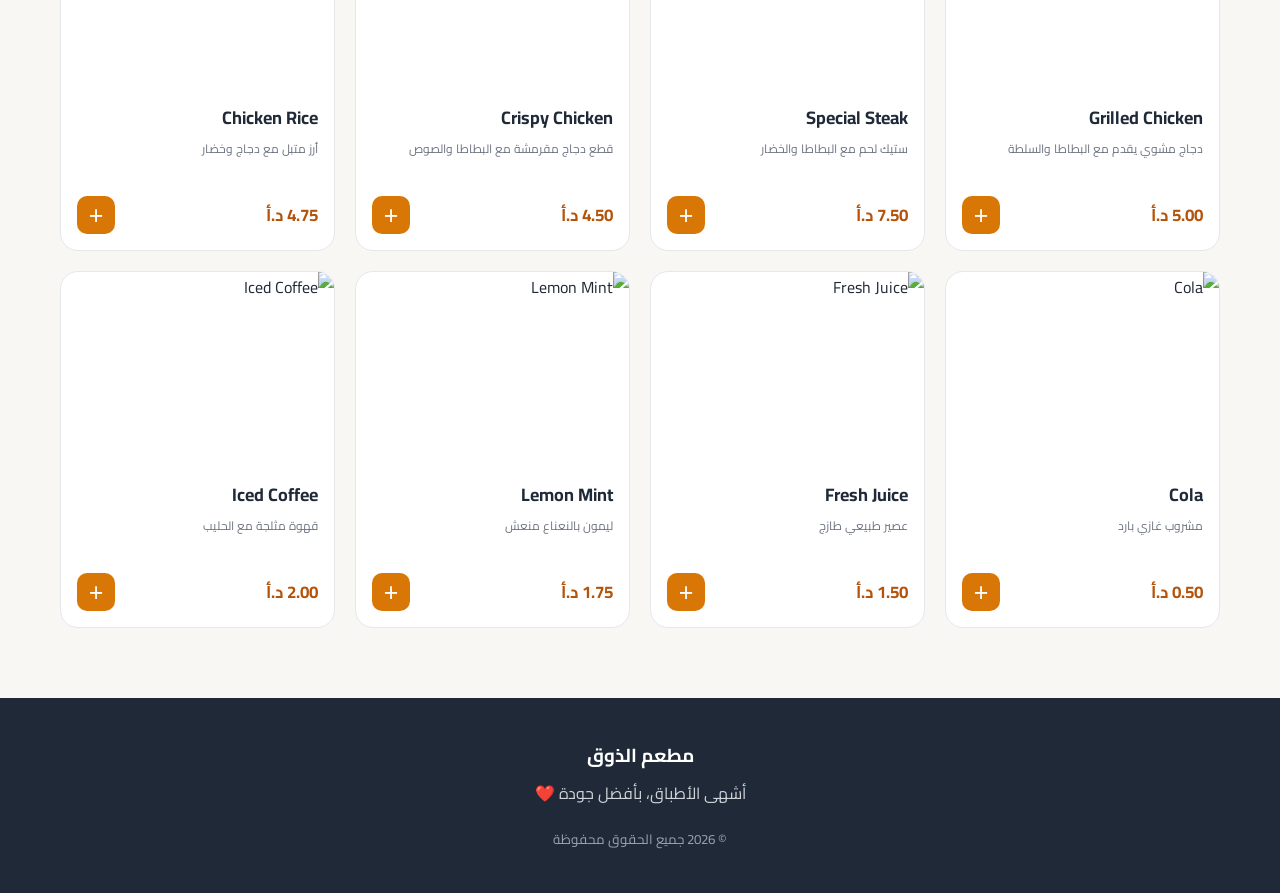
==== commit dc40fbe2: "Update index.html" ====
--- a/index.html
+++ b/index.html
@@ -36,7 +36,7 @@
     <!-- Hero -->
     <section class="hero">
         <div class="hero-content">
-            <span class="hero-badge">مرحباً بك (منيو تجريبي ) 👋</span>
+            <span class="hero-badge">مرحباً بك (منيو تسويق 1 ) 👋</span>
 
             <h2>طعم يستحق التجربة</h2>
 
